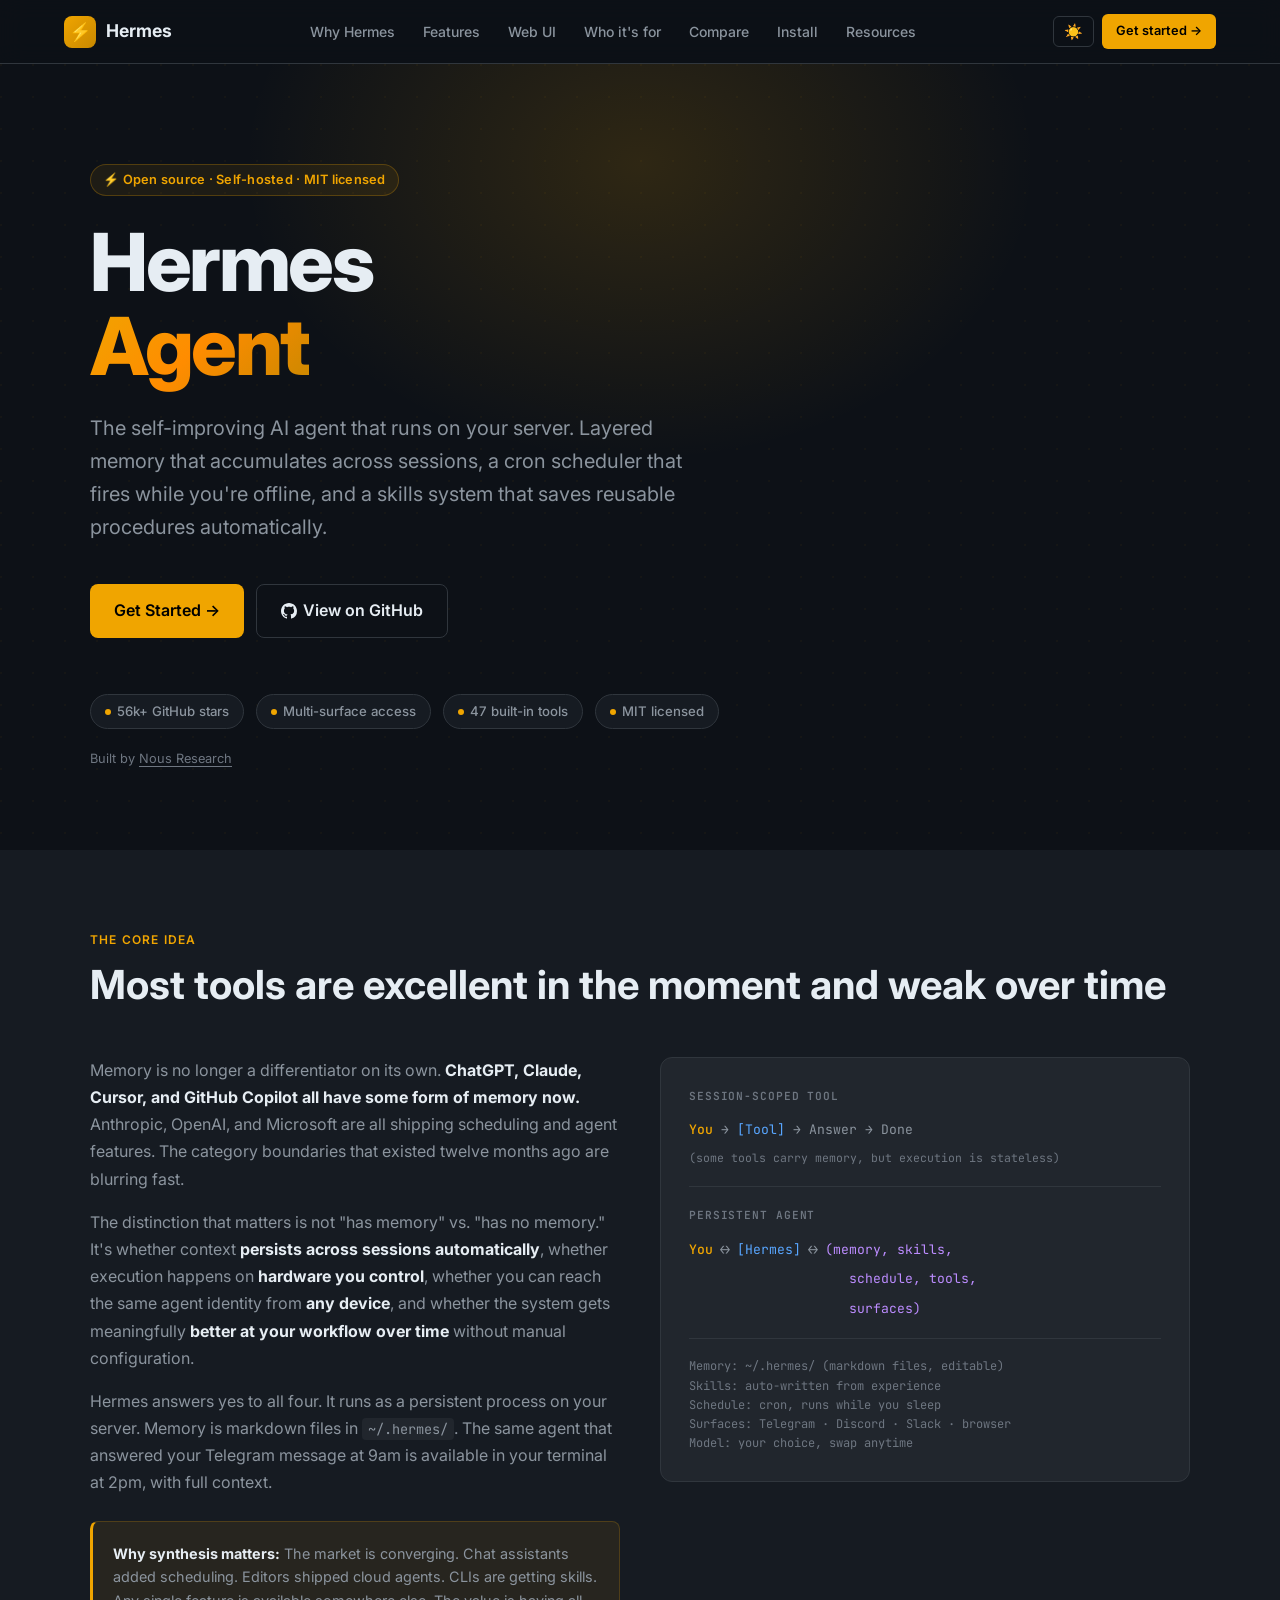
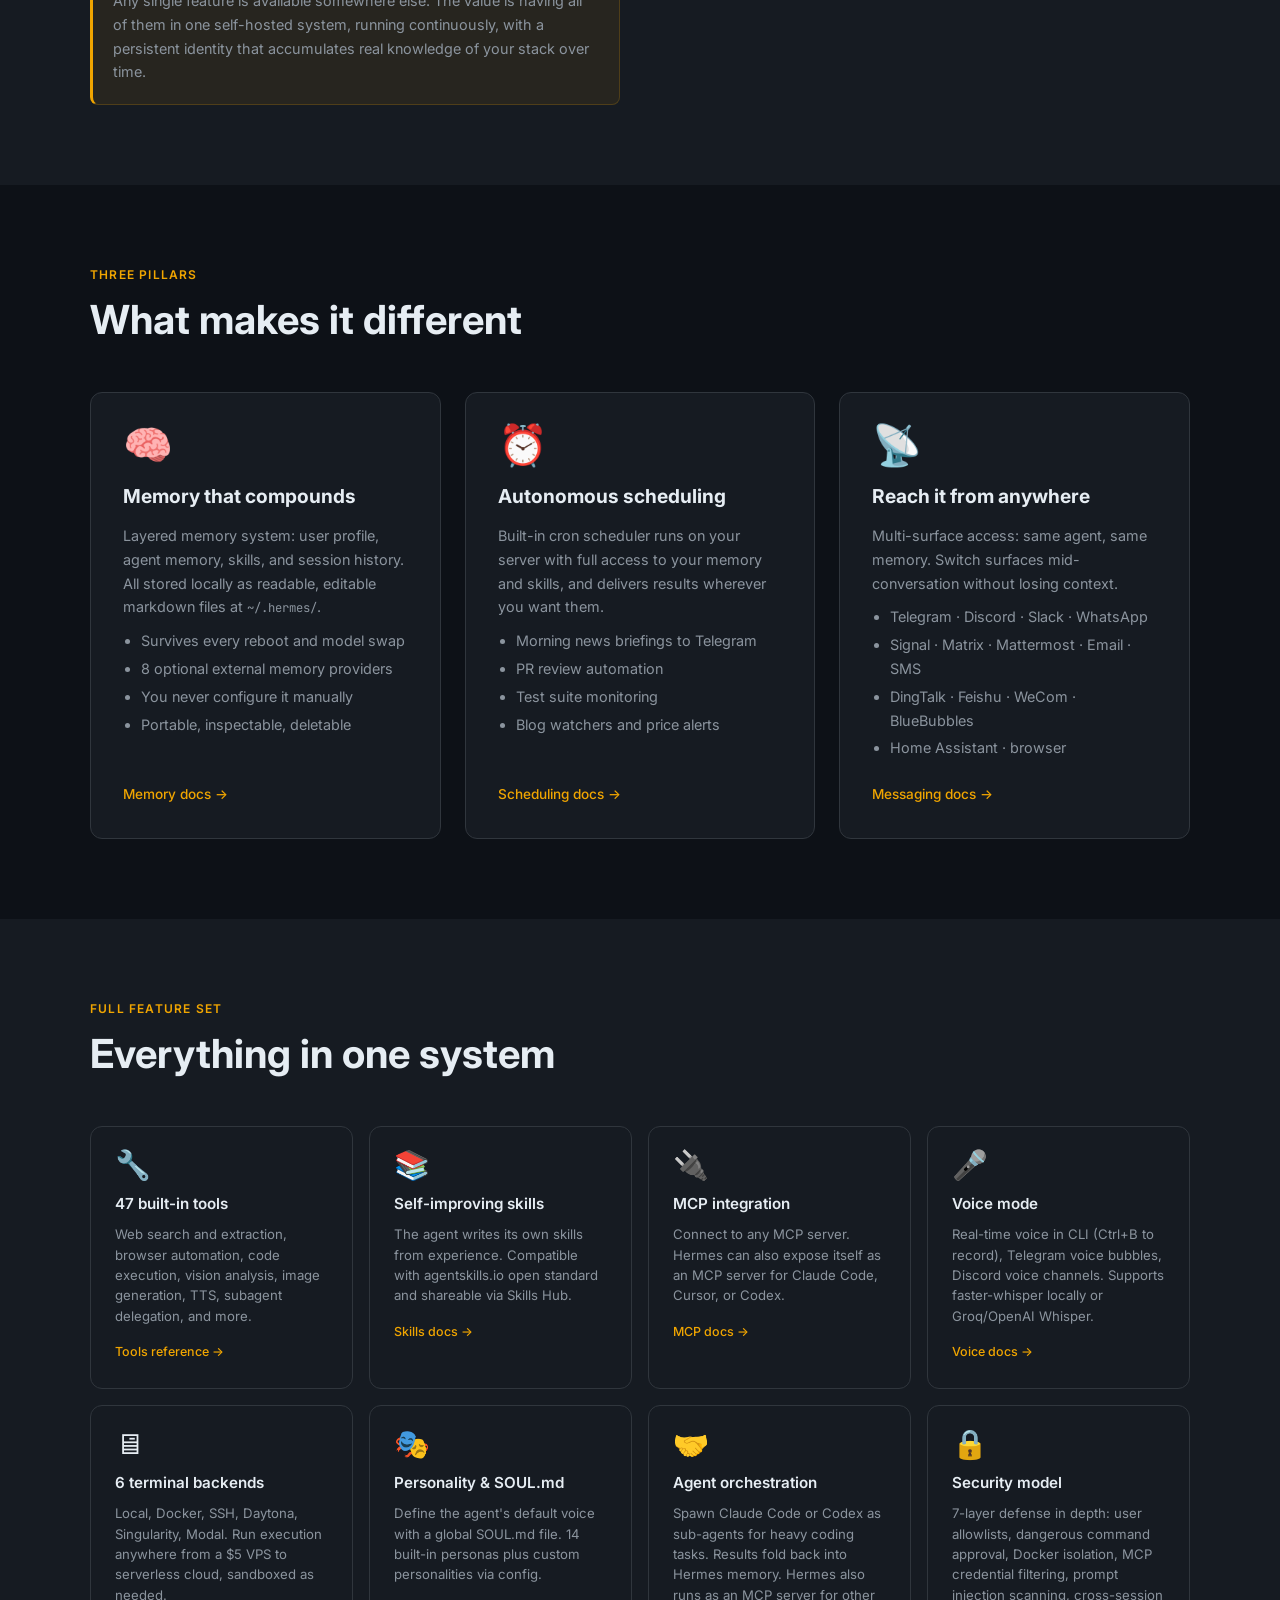
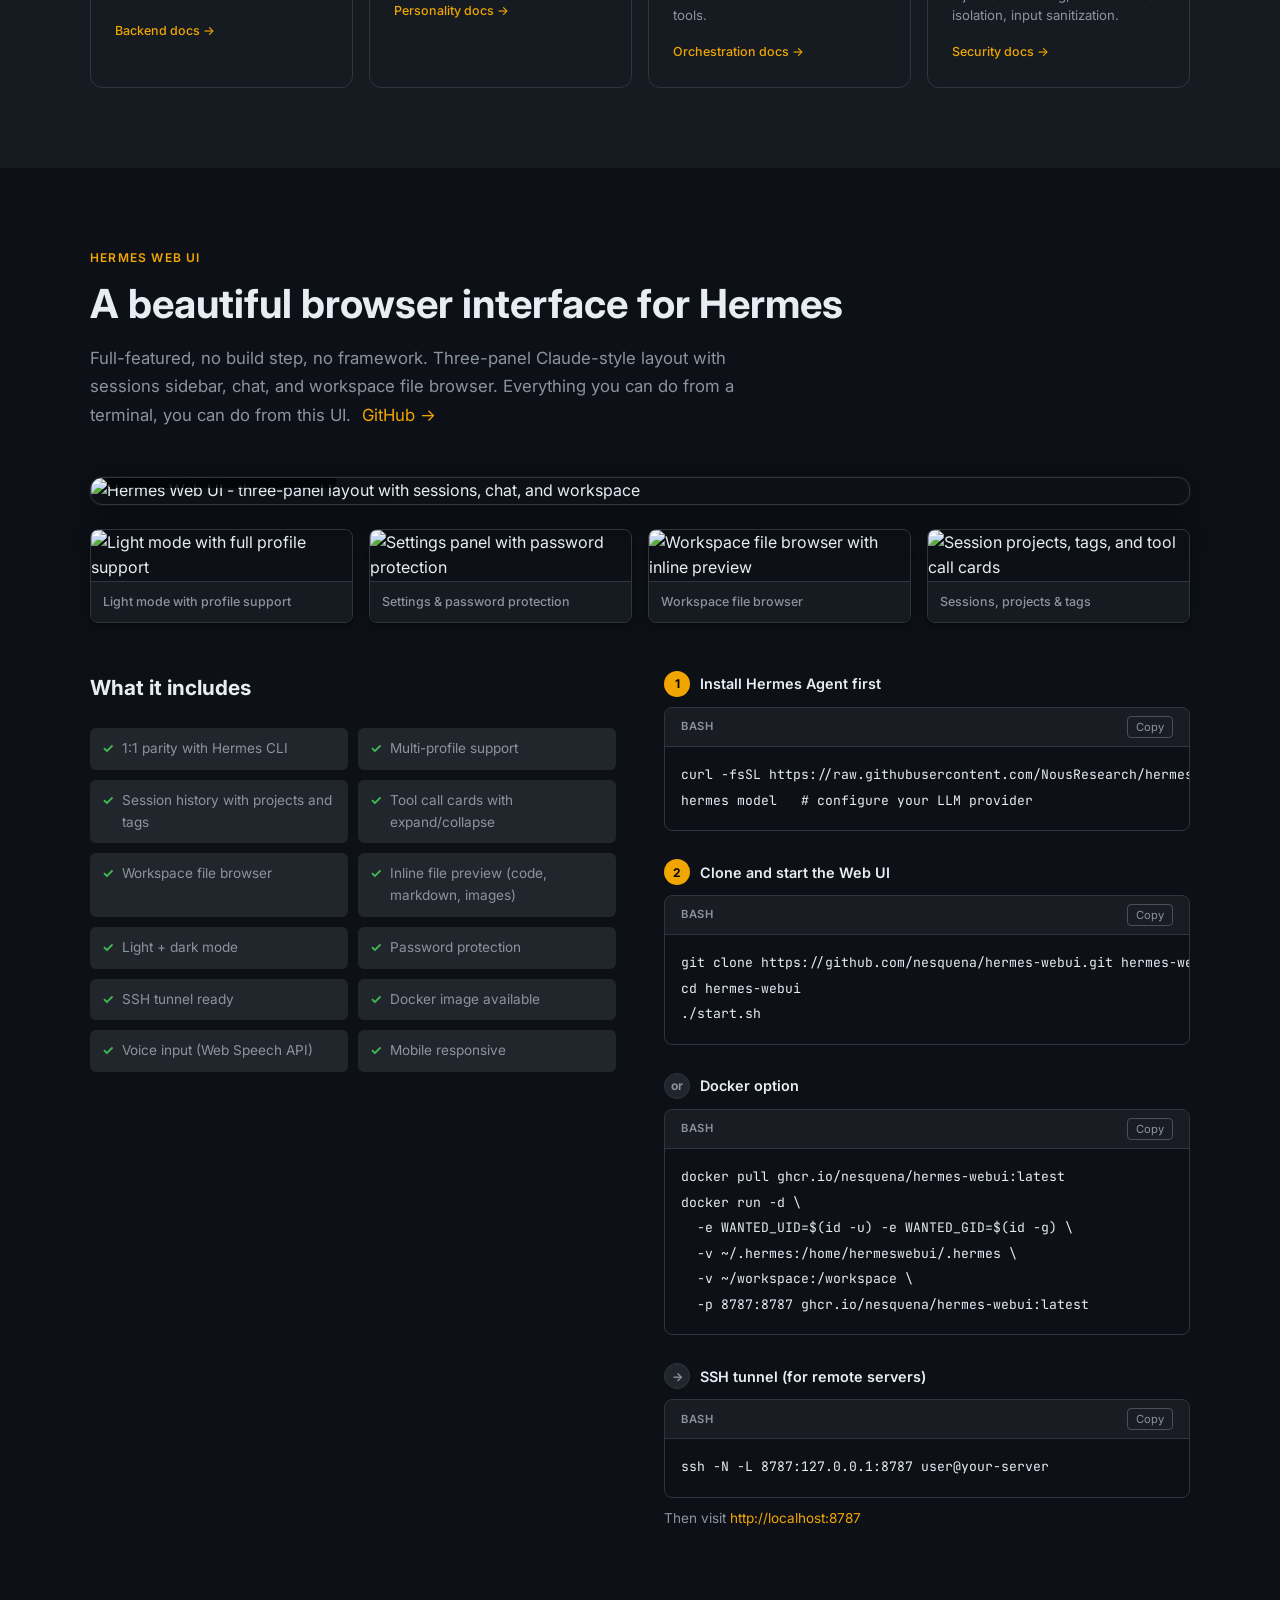
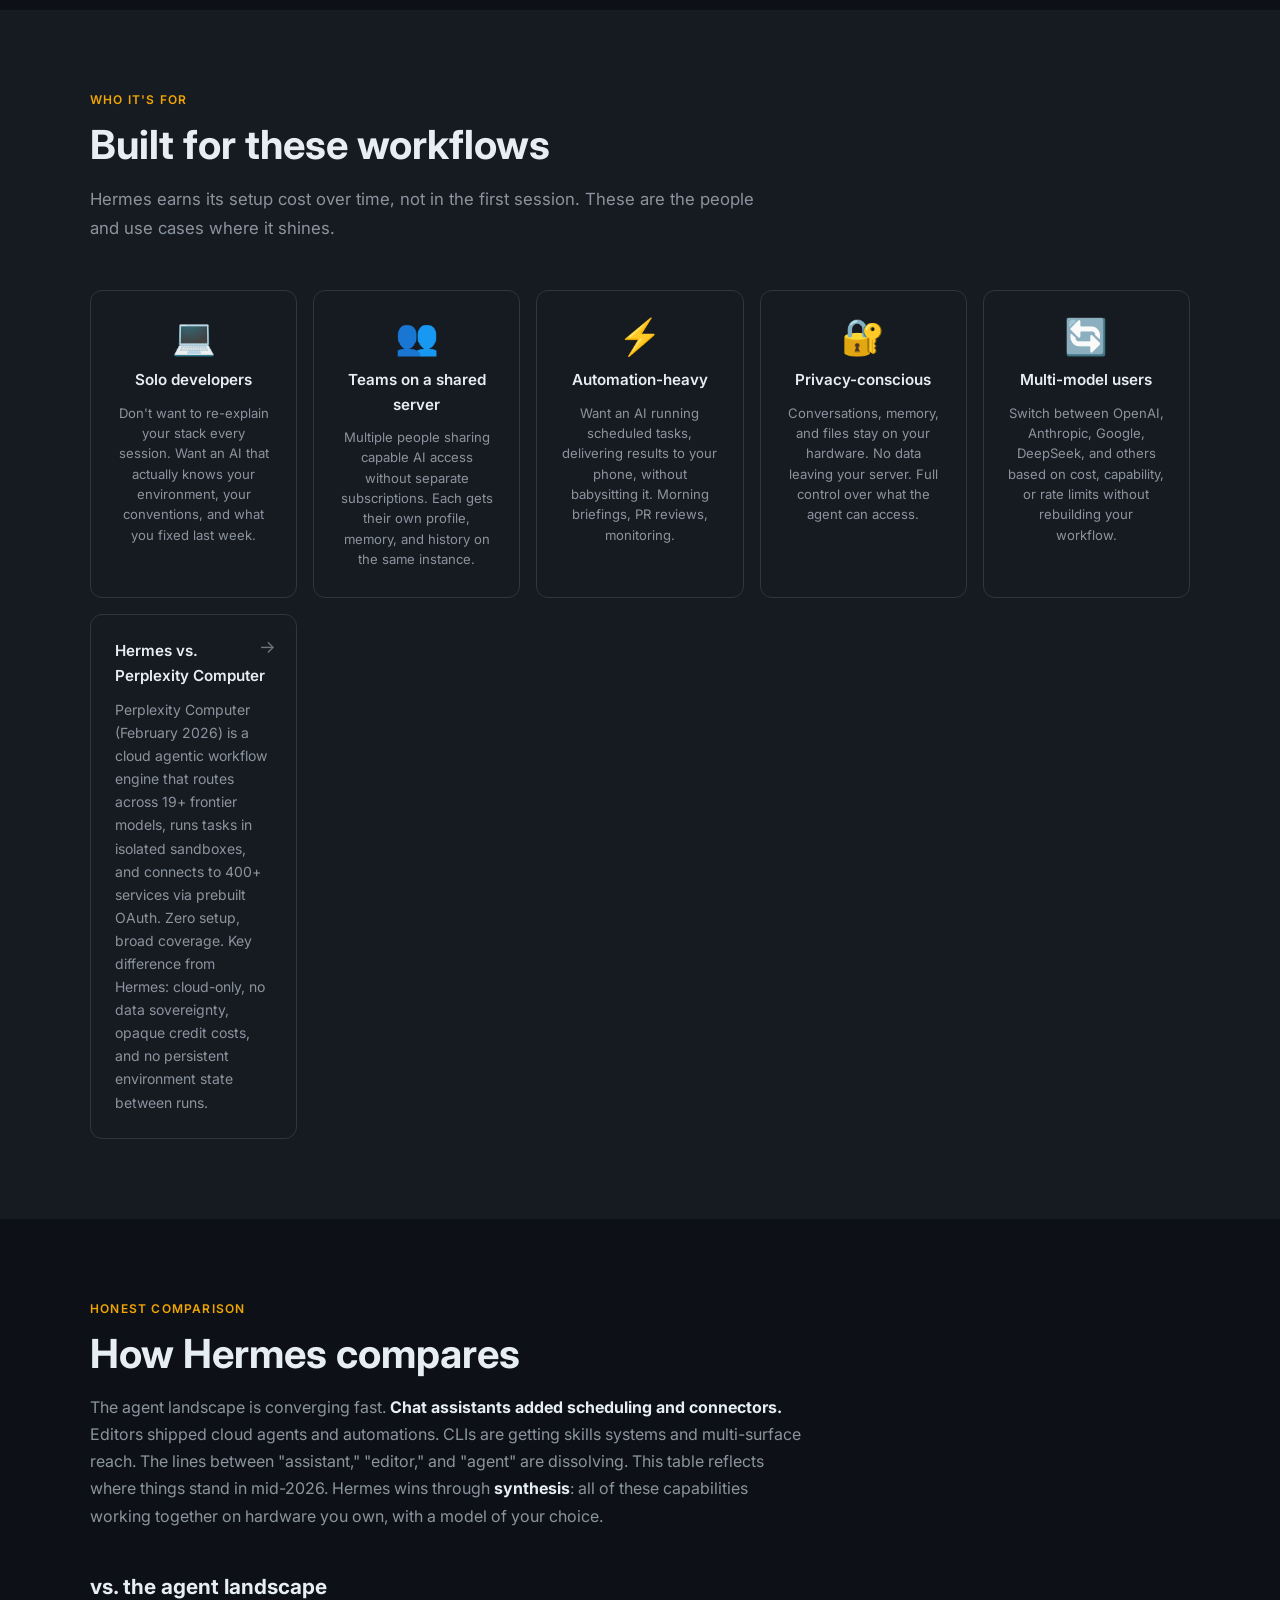
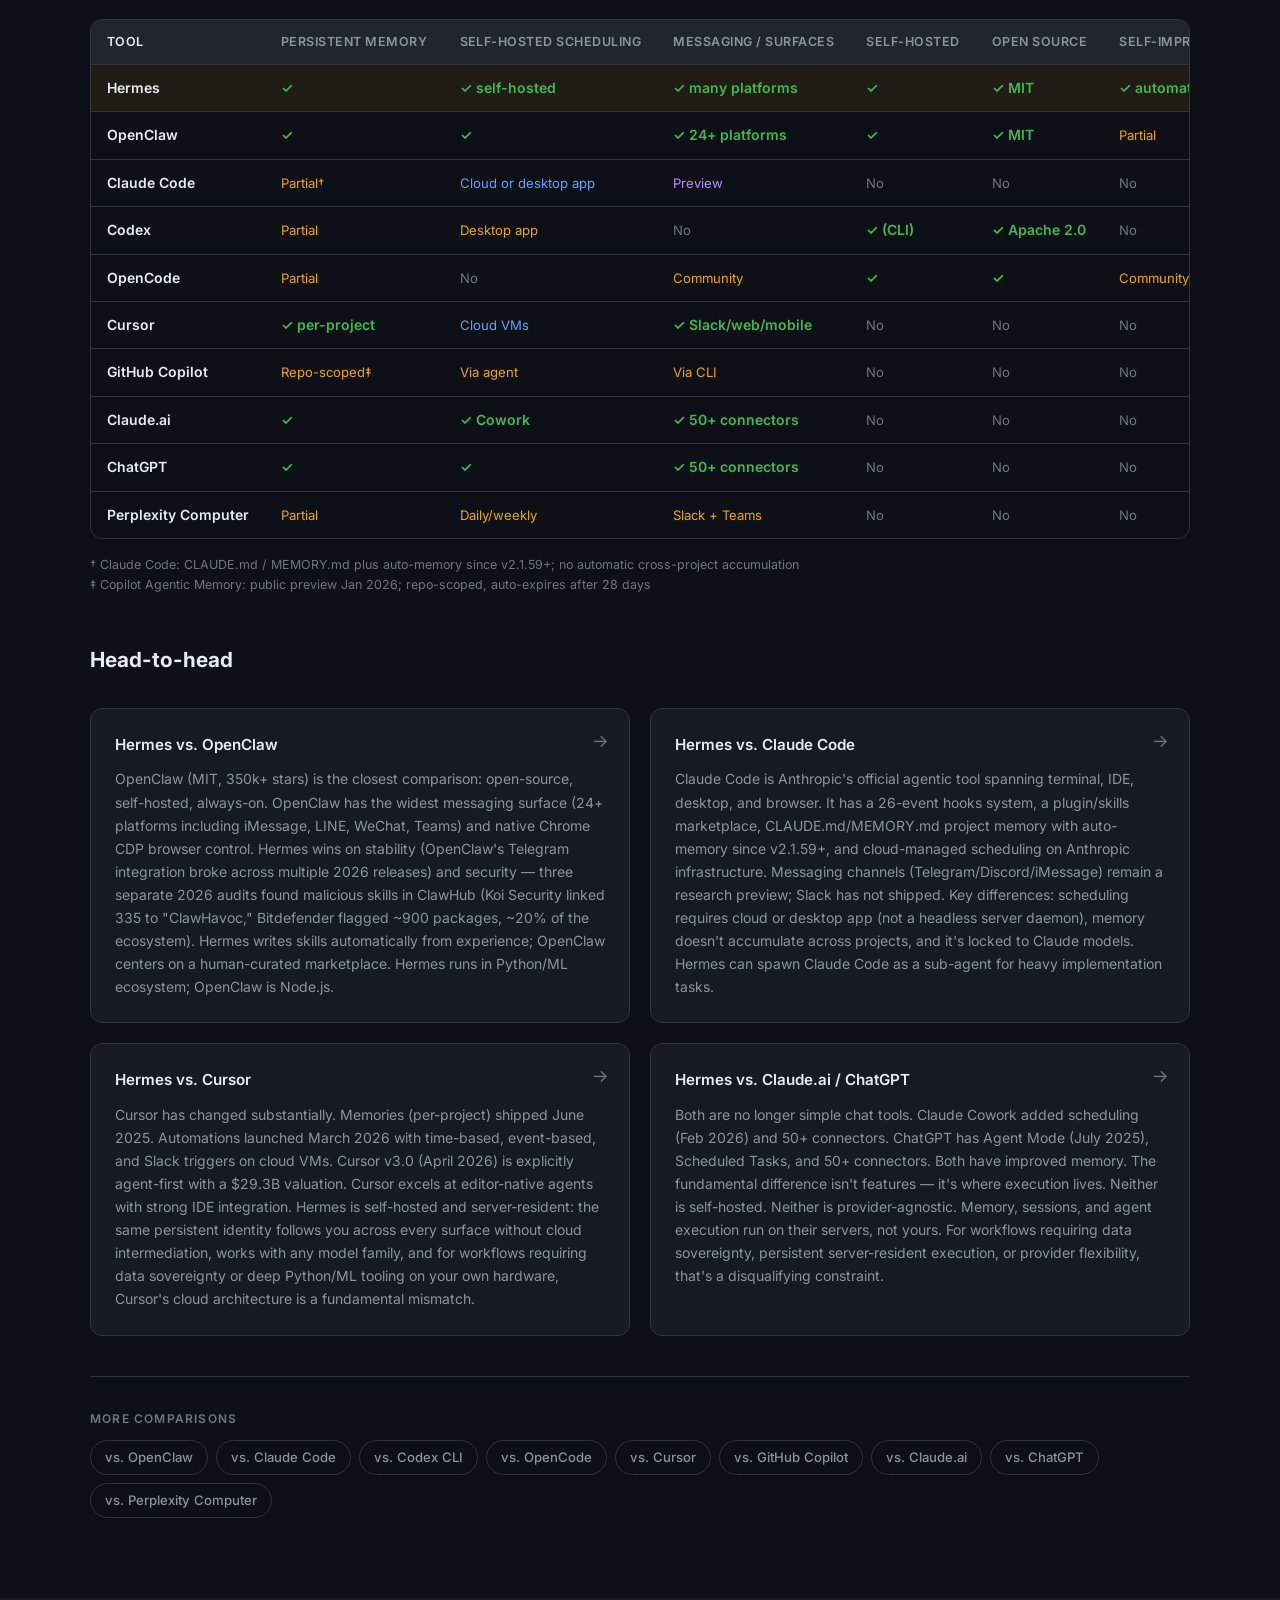
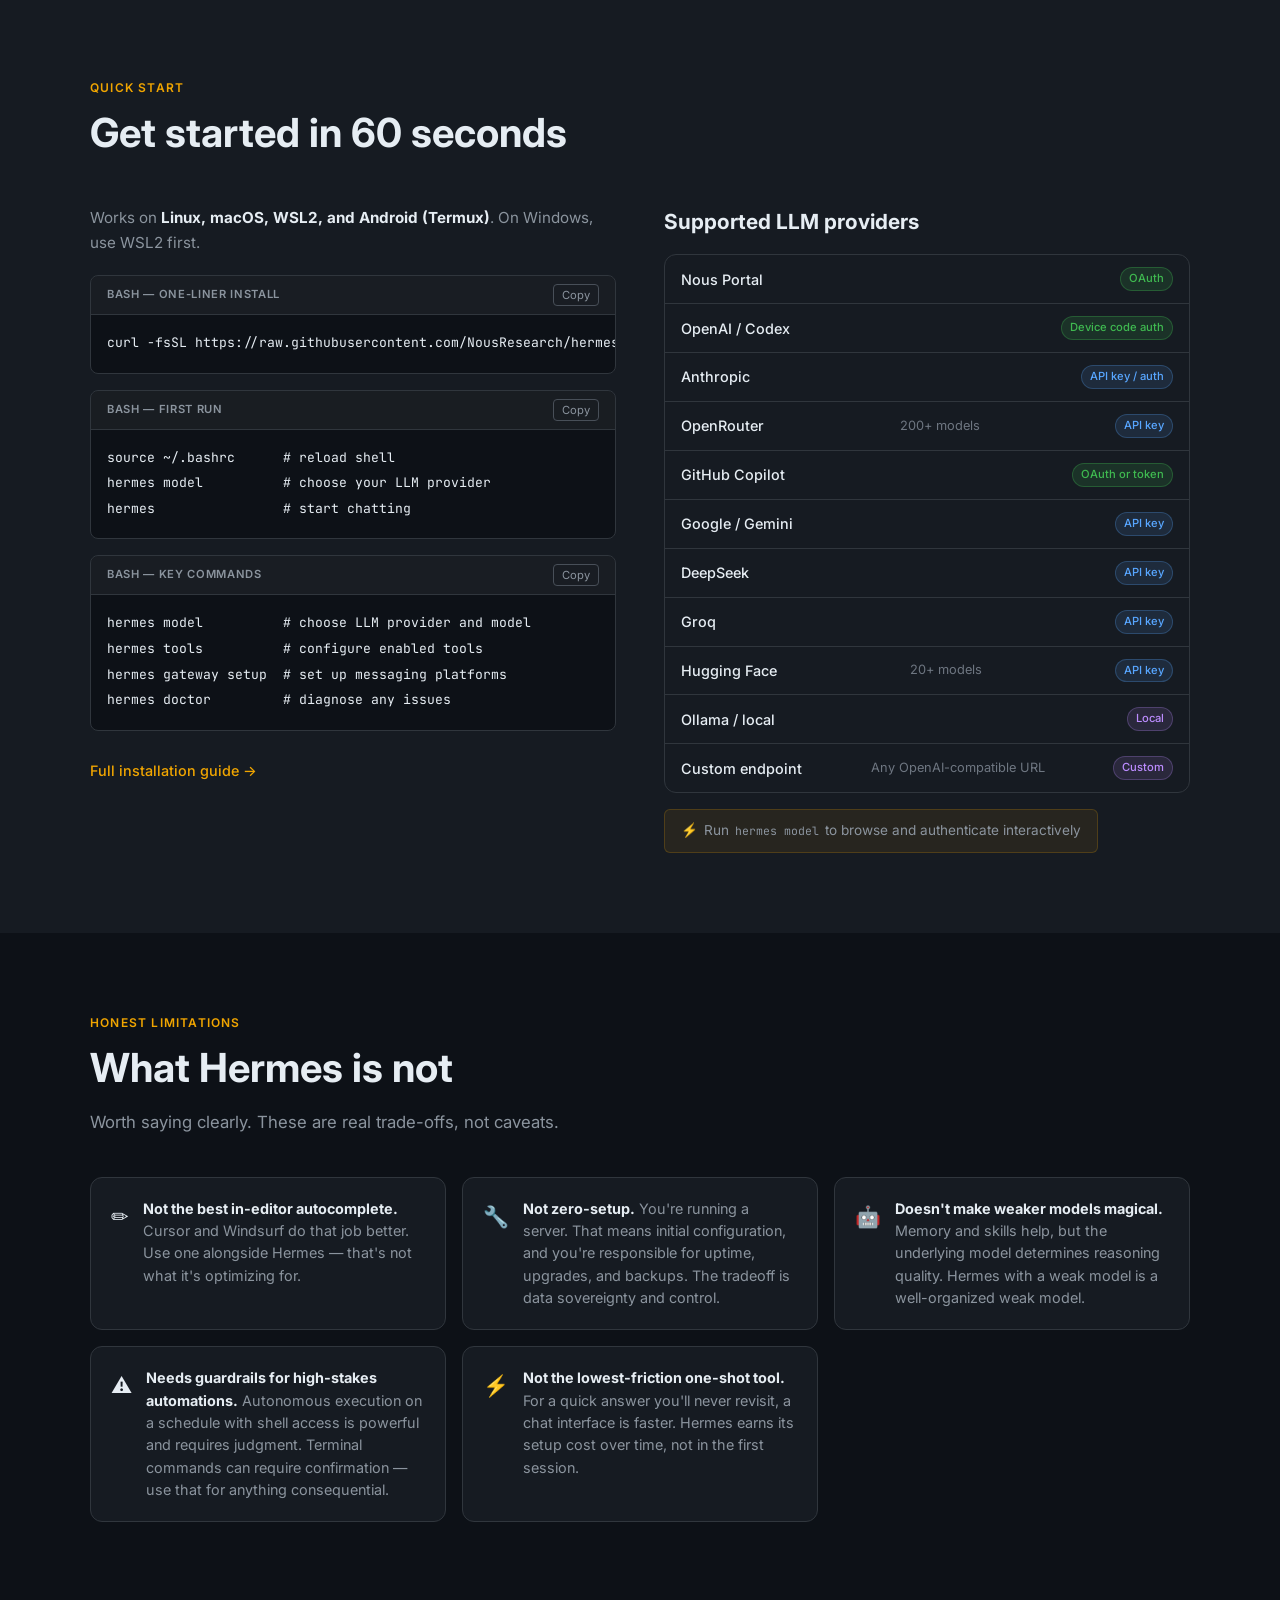
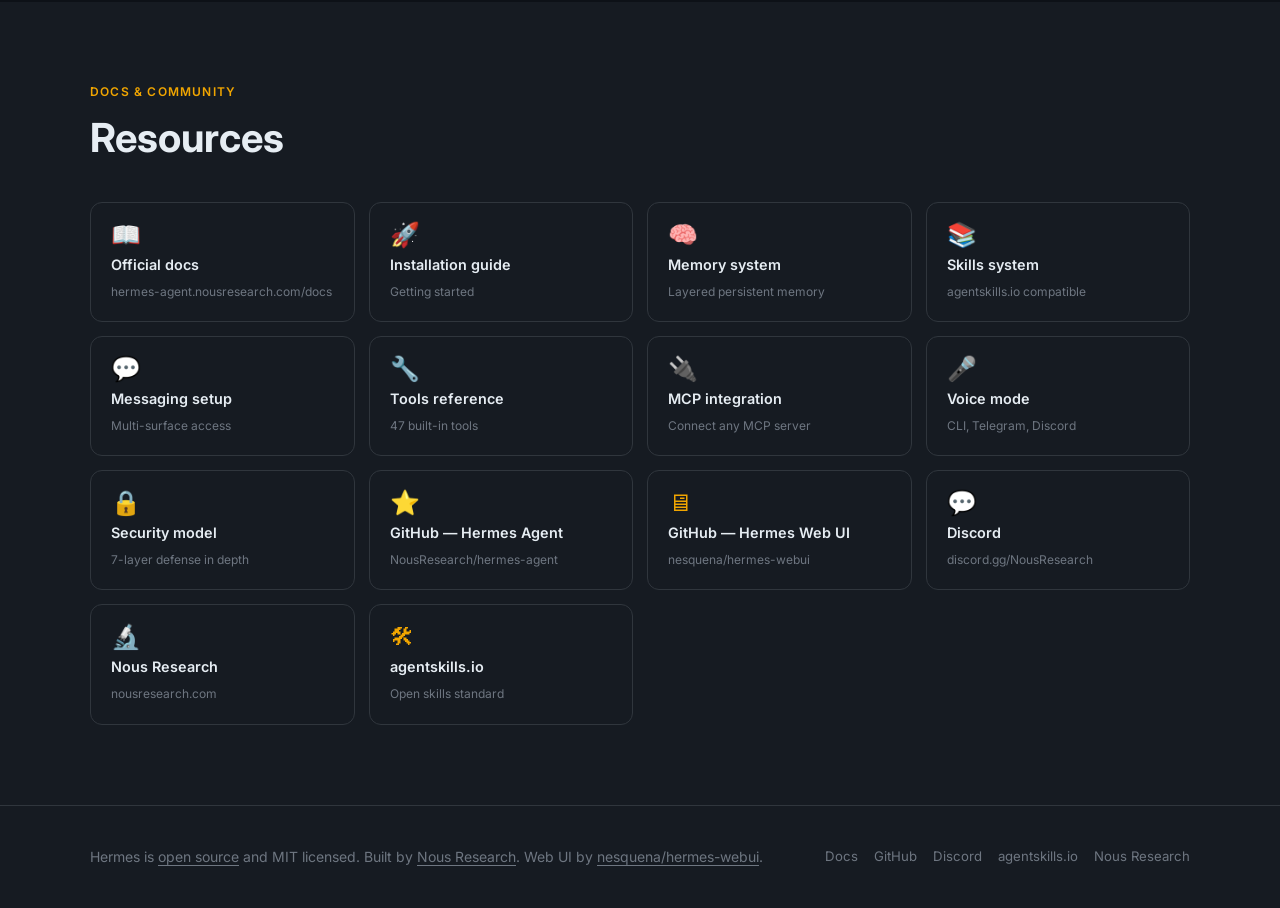
==== index.html @ 737cbb27 "fix: full QA pass — section structure, stale models, Perplexity table row index.html: - CRITICAL lay" ====
<!DOCTYPE html>
<html lang="en" data-theme="dark">
<head>
  <meta charset="UTF-8" />
  <meta name="viewport" content="width=device-width, initial-scale=1.0" />
  <title>Hermes — The self-improving AI agent</title>
  <meta name="description" content="Persistent memory, autonomous scheduling, and multi-surface access — all on hardware you control. Open source, self-hosted AI agent." />
  <meta property="og:title" content="Hermes — The self-improving AI agent" />
  <meta property="og:description" content="Persistent memory, autonomous scheduling, and multi-surface access — all on hardware you control." />
  <meta property="og:type" content="website" />
  <meta property="og:url" content="https://nesquena.github.io/hermes-webui/" />
  <meta property="og:image" content="https://nesquena.github.io/hermes-webui/images/ui-hero.png" />
  <meta name="twitter:card" content="summary_large_image" />
  <meta name="twitter:title" content="Hermes — The self-improving AI agent" />
  <meta name="twitter:description" content="Persistent memory, autonomous scheduling, and multi-surface access — all on hardware you control." />
  <meta name="twitter:image" content="https://nesquena.github.io/hermes-webui/images/ui-hero.png" />
  <meta name="theme-color" content="#0d1117" media="(prefers-color-scheme: dark)" />
  <meta name="theme-color" content="#ffffff" media="(prefers-color-scheme: light)" />
  <link rel="icon" href="data:image/svg+xml,<svg xmlns='http://www.w3.org/2000/svg' viewBox='0 0 100 100'><text y='.9em' font-size='90'>⚡</text></svg>" />
  <link rel="canonical" href="https://nesquena.github.io/hermes-webui/" />
  <link rel="preconnect" href="https://fonts.googleapis.com" />
  <link rel="preconnect" href="https://fonts.gstatic.com" crossorigin />
  <link href="https://fonts.googleapis.com/css2?family=Inter:wght@300;400;500;600;700;800&family=JetBrains+Mono:wght@400;500&display=swap" rel="stylesheet" />
  <link rel="stylesheet" href="https://cdnjs.cloudflare.com/ajax/libs/highlight.js/11.9.0/styles/github-dark.min.css" id="hljs-theme" />
  <script src="https://cdnjs.cloudflare.com/ajax/libs/highlight.js/11.9.0/highlight.min.js"></script>
  <script src="https://cdnjs.cloudflare.com/ajax/libs/highlight.js/11.9.0/languages/bash.min.js"></script>
  <style>
    /* ===== CSS VARIABLES ===== */
    :root {
      --bg-primary: #0d1117;
      --bg-secondary: #161b22;
      --bg-tertiary: #21262d;
      --bg-card: #161b22;
      --bg-card-hover: #1c2128;
      --border: #30363d;
      --border-hover: #484f58;
      --text-primary: #e6edf3;
      --text-secondary: #8b949e;
      --text-muted: #6e7681;
      --accent: #f0a500;
      --accent-dim: #c88800;
      --accent-glow: rgba(240, 165, 0, 0.15);
      --accent-subtle: rgba(240, 165, 0, 0.08);
      --green: #3fb950;
      --red: #f85149;
      --blue: #58a6ff;
      --purple: #bc8cff;
      --nav-height: 64px;
      --radius: 8px;
      --radius-lg: 12px;
      --shadow: 0 1px 3px rgba(0,0,0,0.4), 0 4px 16px rgba(0,0,0,0.3);
      --shadow-lg: 0 8px 32px rgba(0,0,0,0.5);
      --shadow-screenshot: 0 8px 40px rgba(0,0,0,0.6), 0 0 0 1px rgba(255,255,255,0.05);
    }

    [data-theme="light"] {
      --bg-primary: #ffffff;
      --bg-secondary: #f6f8fa;
      --bg-tertiary: #eaeef2;
      --bg-card: #ffffff;
      --bg-card-hover: #f6f8fa;
      --border: #d0d7de;
      --border-hover: #9198a1;
      --text-primary: #1f2328;
      --text-secondary: #656d76;
      --text-muted: #9198a1;
      --accent: #c07800;
      --accent-dim: #a06000;
      --accent-glow: rgba(192, 120, 0, 0.12);
      --accent-subtle: rgba(192, 120, 0, 0.06);
      --green: #1a7f37;
      --red: #cf222e;
      --blue: #0969da;
      --purple: #7c3aed;
      --shadow: 0 1px 3px rgba(0,0,0,0.1), 0 4px 16px rgba(0,0,0,0.06);
      --shadow-lg: 0 8px 32px rgba(0,0,0,0.12);
      --shadow-screenshot: 0 8px 40px rgba(0,0,0,0.15), 0 0 0 1px rgba(0,0,0,0.06);
    }

    /* ===== RESET & BASE ===== */
    *, *::before, *::after { box-sizing: border-box; margin: 0; padding: 0; }
    html { scroll-behavior: smooth; font-size: 16px; overflow-x: hidden; }
    body {
      font-family: 'Inter', -apple-system, BlinkMacSystemFont, 'Segoe UI', sans-serif;
      background: var(--bg-primary);
      color: var(--text-primary);
      line-height: 1.6;
      transition: background 0.2s ease, color 0.2s ease;
      -webkit-font-smoothing: antialiased;
    }
    a { color: var(--accent); text-decoration: none; transition: color 0.15s; }
    a:hover { color: var(--accent-dim); }
    img { max-width: 100%; }

    /* ===== SCROLLBAR ===== */
    ::-webkit-scrollbar { width: 6px; height: 6px; }
    ::-webkit-scrollbar-track { background: var(--bg-secondary); }
    ::-webkit-scrollbar-thumb { background: var(--border); border-radius: 3px; }
    ::-webkit-scrollbar-thumb:hover { background: var(--border-hover); }

    /* ===== NAVIGATION ===== */
    #nav {
      position: fixed;
      top: 0; left: 0; right: 0;
      height: var(--nav-height);
      background: rgba(13, 17, 23, 0.92);
      backdrop-filter: blur(12px);
      -webkit-backdrop-filter: blur(12px);
      border-bottom: 1px solid var(--border);
      z-index: 1000;
      transition: background 0.2s;
    }
    [data-theme="light"] #nav {
      background: rgba(255,255,255,0.92);
    }
    .nav-inner {
      max-width: 1200px;
      margin: 0 auto;
      padding: 0 24px;
      height: 100%;
      display: flex;
      align-items: center;
      justify-content: space-between;
      gap: 16px;
    }
    .nav-logo {
      display: flex;
      align-items: center;
      gap: 10px;
      font-weight: 700;
      font-size: 1.1rem;
      color: var(--text-primary);
      text-decoration: none;
      flex-shrink: 0;
    }
    .nav-logo-icon {
      width: 32px; height: 32px;
      background: linear-gradient(135deg, var(--accent), var(--accent-dim));
      border-radius: 8px;
      display: flex;
      align-items: center;
      justify-content: center;
      font-size: 18px;
      line-height: 1;
    }
    .nav-links {
      display: flex;
      align-items: center;
      gap: 4px;
      list-style: none;
    }
    .nav-links a {
      color: var(--text-secondary);
      font-size: 0.875rem;
      font-weight: 500;
      padding: 6px 12px;
      border-radius: 6px;
      transition: color 0.15s, background 0.15s;
      white-space: nowrap;
    }
    .nav-links a:hover {
      color: var(--text-primary);
      background: var(--bg-tertiary);
    }
    .nav-actions {
      display: flex;
      align-items: center;
      gap: 8px;
      flex-shrink: 0;
    }
    .btn-theme {
      background: none;
      border: 1px solid var(--border);
      color: var(--text-secondary);
      cursor: pointer;
      padding: 7px 10px;
      border-radius: 6px;
      font-size: 15px;
      line-height: 1;
      transition: border-color 0.15s, color 0.15s, background 0.15s;
    }
    .btn-theme:hover {
      border-color: var(--border-hover);
      color: var(--text-primary);
      background: var(--bg-tertiary);
    }
    .btn-nav-cta {
      background: var(--accent);
      color: #000;
      font-size: 0.8rem;
      font-weight: 600;
      padding: 7px 14px;
      border-radius: 6px;
      border: none;
      cursor: pointer;
      text-decoration: none;
      display: inline-block;
      transition: background 0.15s, transform 0.1s;
      white-space: nowrap;
    }
    .btn-nav-cta:hover { background: var(--accent-dim); color: #000; transform: translateY(-1px); }

    /* Hamburger */
    .hamburger {
      display: none;
      flex-direction: column;
      gap: 5px;
      cursor: pointer;
      padding: 6px;
      border: 1px solid var(--border);
      border-radius: 6px;
      background: none;
      transition: border-color 0.15s;
    }
    .hamburger:hover { border-color: var(--border-hover); }
    .hamburger span {
      display: block;
      width: 20px; height: 2px;
      background: var(--text-secondary);
      border-radius: 2px;
      transition: transform 0.2s, opacity 0.2s;
    }
    .hamburger.open span:nth-child(1) { transform: translateY(7px) rotate(45deg); }
    .hamburger.open span:nth-child(2) { opacity: 0; }
    .hamburger.open span:nth-child(3) { transform: translateY(-7px) rotate(-45deg); }

    /* Mobile menu */
    #mobile-menu {
      display: none;
      position: fixed;
      top: var(--nav-height);
      left: 0; right: 0;
      background: var(--bg-secondary);
      border-bottom: 1px solid var(--border);
      padding: 16px 24px;
      z-index: 999;
      flex-direction: column;
      gap: 4px;
    }
    #mobile-menu.open { display: flex; }
    #mobile-menu a {
      color: var(--text-secondary);
      font-size: 0.95rem;
      font-weight: 500;
      padding: 10px 12px;
      border-radius: 6px;
      transition: color 0.15s, background 0.15s;
    }
    #mobile-menu a:hover {
      color: var(--text-primary);
      background: var(--bg-tertiary);
    }

    /* ===== LAYOUT ===== */
    main { padding-top: var(--nav-height); }
    .section {
      padding: 80px 24px;
    }
    .section-alt { background: var(--bg-secondary); }
    .container {
      max-width: 1100px;
      margin: 0 auto;
    }
    .section-label {
      font-size: 0.75rem;
      font-weight: 600;
      letter-spacing: 0.1em;
      text-transform: uppercase;
      color: var(--accent);
      margin-bottom: 12px;
    }
    .section-title {
      font-size: clamp(1.75rem, 4vw, 2.5rem);
      font-weight: 700;
      line-height: 1.2;
      color: var(--text-primary);
      margin-bottom: 16px;
    }
    .section-body {
      font-size: 1.05rem;
      color: var(--text-secondary);
      max-width: 680px;
      line-height: 1.7;
    }

    /* ===== HERO ===== */
    #hero {
      padding: 100px 24px 80px;
      background: var(--bg-primary);
      position: relative;
      overflow: hidden;
    }
    #hero::before {
      content: '';
      position: absolute;
      top: -200px; left: 50%;
      transform: translateX(-50%);
      width: 800px; height: 600px;
      background: radial-gradient(ellipse at center, var(--accent-glow) 0%, transparent 70%);
      pointer-events: none;
    }
    /* Subtle grid pattern */
    #hero::after {
      content: '';
      position: absolute;
      inset: 0;
      background-image: radial-gradient(circle at 1px 1px, rgba(240, 165, 0, 0.04) 1px, transparent 0);
      background-size: 32px 32px;
      pointer-events: none;
    }
    [data-theme="light"] #hero::after {
      background-image: radial-gradient(circle at 1px 1px, rgba(192, 120, 0, 0.06) 1px, transparent 0);
    }
    .hero-inner {
      max-width: 1100px;
      margin: 0 auto;
      position: relative;
      z-index: 1;
    }
    .hero-eyebrow {
      display: inline-flex;
      align-items: center;
      gap: 8px;
      background: var(--accent-subtle);
      border: 1px solid rgba(240, 165, 0, 0.25);
      color: var(--accent);
      font-size: 0.8rem;
      font-weight: 600;
      padding: 5px 12px;
      border-radius: 100px;
      margin-bottom: 24px;
      letter-spacing: 0.02em;
    }
    .hero-title {
      font-size: clamp(2.8rem, 7vw, 5rem);
      font-weight: 800;
      line-height: 1.05;
      letter-spacing: -0.03em;
      color: var(--text-primary);
      margin-bottom: 24px;
    }
    .hero-title .accent {
      background: linear-gradient(135deg, var(--accent) 0%, #ff8c00 50%, var(--accent-dim) 100%);
      -webkit-background-clip: text;
      -webkit-text-fill-color: transparent;
      background-clip: text;
    }
    .hero-sub {
      font-size: clamp(1.05rem, 2.5vw, 1.25rem);
      color: var(--text-secondary);
      max-width: 620px;
      line-height: 1.65;
      margin-bottom: 40px;
    }
    .hero-ctas {
      display: flex;
      flex-wrap: wrap;
      gap: 12px;
      margin-bottom: 56px;
    }
    .btn-primary {
      display: inline-flex;
      align-items: center;
      gap: 6px;
      background: var(--accent);
      color: #000;
      font-weight: 600;
      font-size: 1rem;
      padding: 13px 24px;
      border-radius: 8px;
      transition: background 0.15s, transform 0.1s, box-shadow 0.15s;
      box-shadow: 0 0 0 0 var(--accent-glow);
    }
    .btn-primary:hover {
      background: var(--accent-dim);
      color: #000;
      transform: translateY(-2px);
      box-shadow: 0 0 24px var(--accent-glow);
    }
    .btn-secondary {
      display: inline-flex;
      align-items: center;
      gap: 6px;
      background: transparent;
      color: var(--text-primary);
      font-weight: 600;
      font-size: 1rem;
      padding: 13px 24px;
      border-radius: 8px;
      border: 1px solid var(--border);
      transition: border-color 0.15s, background 0.15s, transform 0.1s;
    }
    .btn-secondary:hover {
      border-color: var(--border-hover);
      background: var(--bg-tertiary);
      color: var(--text-primary);
      transform: translateY(-2px);
    }
    .hero-stats {
      display: flex;
      flex-wrap: wrap;
      gap: 12px;
    }
    .stat-badge {
      display: inline-flex;
      align-items: center;
      gap: 6px;
      background: var(--bg-secondary);
      border: 1px solid var(--border);
      color: var(--text-secondary);
      font-size: 0.825rem;
      font-weight: 500;
      padding: 6px 14px;
      border-radius: 100px;
    }
    .stat-badge .dot {
      width: 6px; height: 6px;
      background: var(--accent);
      border-radius: 50%;
      flex-shrink: 0;
    }
    .hero-credit {
      margin-top: 20px;
      font-size: 0.8rem;
      color: var(--text-muted);
    }
    .hero-credit a { color: var(--text-muted); text-decoration: underline; text-underline-offset: 3px; }
    .hero-credit a:hover { color: var(--text-secondary); }

    /* ===== WHY HERMES ===== */
    .why-grid {
      display: grid;
      grid-template-columns: 1fr 1fr;
      gap: 40px;
      align-items: start;
      margin-top: 48px;
    }
    .why-text p {
      color: var(--text-secondary);
      margin-bottom: 16px;
      font-size: 1rem;
      line-height: 1.7;
    }
    .why-text p strong { color: var(--text-primary); }
    .why-diagram {
      background: var(--bg-tertiary);
      border: 1px solid var(--border);
      border-radius: var(--radius-lg);
      padding: 28px;
      font-family: 'JetBrains Mono', monospace;
      font-size: 0.82rem;
      color: var(--text-secondary);
      line-height: 1.8;
      position: sticky;
      top: calc(var(--nav-height) + 24px);
    }
    .why-diagram .label {
      font-size: 0.7rem;
      font-weight: 600;
      letter-spacing: 0.08em;
      text-transform: uppercase;
      color: var(--text-muted);
      margin-bottom: 12px;
    }
    .why-diagram .line { margin-bottom: 6px; }
    .why-diagram .line .kw { color: var(--accent); font-weight: 500; }
    .why-diagram .line .bracket { color: var(--blue); }
    .why-diagram .line .paren { color: var(--purple); }
    .why-diagram .divider {
      border: none;
      border-top: 1px solid var(--border);
      margin: 18px 0;
    }
    .convergence-note {
      margin-top: 24px;
      padding: 20px;
      background: var(--accent-subtle);
      border: 1px solid rgba(240, 165, 0, 0.2);
      border-left: 3px solid var(--accent);
      border-radius: var(--radius);
      font-size: 0.9rem;
      color: var(--text-secondary);
      line-height: 1.65;
    }
    .convergence-note strong { color: var(--text-primary); }

    /* ===== PILLARS ===== */
    .pillars-grid {
      display: grid;
      grid-template-columns: repeat(3, 1fr);
      gap: 24px;
      margin-top: 48px;
    }
    .pillar-card {
      background: var(--bg-card);
      border: 1px solid var(--border);
      border-radius: var(--radius-lg);
      padding: 32px;
      transition: border-color 0.2s, background 0.2s, transform 0.2s, box-shadow 0.2s;
      display: flex;
      flex-direction: column;
      gap: 0;
      position: relative;
      overflow: hidden;
    }
    .pillar-card::before {
      content: '';
      position: absolute;
      top: 0; left: 0; right: 0;
      height: 3px;
      background: linear-gradient(90deg, var(--accent), var(--accent-dim));
      opacity: 0;
      transition: opacity 0.2s;
    }
    .pillar-card:hover {
      border-color: var(--accent);
      background: var(--bg-card-hover);
      transform: translateY(-4px);
      box-shadow: 0 8px 32px rgba(240, 165, 0, 0.1);
    }
    .pillar-card:hover::before { opacity: 1; }
    .pillar-icon {
      font-size: 2.5rem;
      margin-bottom: 16px;
      line-height: 1;
    }
    .pillar-title {
      font-size: 1.2rem;
      font-weight: 700;
      color: var(--text-primary);
      margin-bottom: 12px;
    }
    .pillar-body {
      color: var(--text-secondary);
      font-size: 0.9rem;
      line-height: 1.65;
      flex: 1;
      margin-bottom: 20px;
    }
    .pillar-body ul {
      margin: 10px 0 0 0;
      padding-left: 18px;
    }
    .pillar-body li { margin-bottom: 4px; }
    .pillar-link {
      display: inline-flex;
      align-items: center;
      gap: 5px;
      color: var(--accent);
      font-size: 0.85rem;
      font-weight: 500;
      margin-top: auto;
    }
    .pillar-link:hover { gap: 8px; }

    /* ===== FEATURE GRID ===== */
    .feature-grid {
      display: grid;
      grid-template-columns: repeat(4, 1fr);
      gap: 16px;
      margin-top: 48px;
    }
    .feature-tile {
      background: var(--bg-card);
      border: 1px solid var(--border);
      border-radius: var(--radius-lg);
      padding: 24px;
      transition: border-color 0.2s, background 0.2s, transform 0.15s;
    }
    .feature-tile:hover {
      border-color: var(--border-hover);
      background: var(--bg-card-hover);
      transform: translateY(-2px);
    }
    .feature-icon { font-size: 1.8rem; margin-bottom: 12px; line-height: 1; }
    .feature-title {
      font-size: 0.95rem;
      font-weight: 600;
      color: var(--text-primary);
      margin-bottom: 8px;
    }
    .feature-body {
      color: var(--text-secondary);
      font-size: 0.825rem;
      line-height: 1.55;
      margin-bottom: 12px;
    }
    .feature-link {
      color: var(--accent);
      font-size: 0.78rem;
      font-weight: 500;
    }

    /* ===== WEB UI SHOWCASE ===== */
    .showcase-hero {
      margin-top: 48px;
      border-radius: var(--radius-lg);
      overflow: hidden;
      box-shadow: var(--shadow-screenshot);
      border: 1px solid var(--border);
      position: relative;
    }
    .showcase-hero img {
      display: block;
      width: 100%;
      height: auto;
    }
    .showcase-hero-label {
      position: absolute;
      bottom: 16px;
      left: 16px;
      background: rgba(0, 0, 0, 0.75);
      backdrop-filter: blur(8px);
      -webkit-backdrop-filter: blur(8px);
      color: #fff;
      font-size: 0.8rem;
      font-weight: 500;
      padding: 6px 14px;
      border-radius: 6px;
    }
    [data-theme="light"] .showcase-hero-label {
      background: rgba(255, 255, 255, 0.85);
      color: var(--text-primary);
    }
    .showcase-gallery {
      display: grid;
      grid-template-columns: repeat(4, 1fr);
      gap: 16px;
      margin-top: 24px;
    }
    .showcase-thumb {
      border-radius: var(--radius);
      overflow: hidden;
      border: 1px solid var(--border);
      box-shadow: var(--shadow);
      transition: transform 0.2s, border-color 0.2s, box-shadow 0.2s;
      cursor: pointer;
      position: relative;
    }
    .showcase-thumb:hover {
      transform: translateY(-4px);
      border-color: var(--accent);
      box-shadow: 0 8px 24px rgba(240, 165, 0, 0.12);
    }
    .showcase-thumb img {
      display: block;
      width: 100%;
      height: auto;
    }
    .showcase-thumb-caption {
      padding: 10px 12px;
      background: var(--bg-card);
      font-size: 0.78rem;
      font-weight: 500;
      color: var(--text-secondary);
      border-top: 1px solid var(--border);
    }

    .webui-layout {
      display: grid;
      grid-template-columns: 1fr 1fr;
      gap: 48px;
      align-items: start;
      margin-top: 48px;
    }
    .webui-layout > * { min-width: 0; }
    .webui-layout > * { min-width: 0; }
    .webui-layout > * { min-width: 0; }
    .webui-features {
      display: grid;
      grid-template-columns: 1fr 1fr;
      gap: 10px;
      margin-top: 24px;
    }
    .webui-feature-item {
      display: flex;
      align-items: flex-start;
      gap: 8px;
      padding: 10px 12px;
      background: var(--bg-tertiary);
      border-radius: 6px;
      font-size: 0.85rem;
      color: var(--text-secondary);
    }
    .webui-feature-item::before {
      content: '\2713';
      color: var(--green);
      font-weight: 700;
      flex-shrink: 0;
    }
    .webui-steps { display: flex; flex-direction: column; gap: 20px; }
    .step-header {
      display: flex;
      align-items: center;
      gap: 10px;
      margin-bottom: 10px;
    }
    .step-num {
      width: 26px; height: 26px;
      background: var(--accent);
      color: #000;
      font-size: 0.75rem;
      font-weight: 700;
      border-radius: 50%;
      display: flex;
      align-items: center;
      justify-content: center;
      flex-shrink: 0;
    }
    .step-title {
      font-size: 0.9rem;
      font-weight: 600;
      color: var(--text-primary);
    }

    /* ===== WHO IS IT FOR ===== */
    .persona-grid {
      display: grid;
      grid-template-columns: repeat(5, 1fr);
      gap: 16px;
      margin-top: 48px;
    }
    .persona-card {
      background: var(--bg-card);
      border: 1px solid var(--border);
      border-radius: var(--radius-lg);
      padding: 28px 24px;
      transition: border-color 0.2s, transform 0.2s, box-shadow 0.2s;
      text-align: center;
    }
    .persona-card:hover {
      border-color: var(--accent);
      transform: translateY(-3px);
      box-shadow: 0 8px 24px rgba(240, 165, 0, 0.08);
    }
    .persona-icon {
      font-size: 2.2rem;
      margin-bottom: 14px;
      line-height: 1;
    }
    .persona-title {
      font-size: 0.95rem;
      font-weight: 600;
      color: var(--text-primary);
      margin-bottom: 10px;
    }
    .persona-body {
      font-size: 0.82rem;
      color: var(--text-secondary);
      line-height: 1.55;
    }

    /* ===== CODE BLOCKS ===== */
    .code-wrap {
      position: relative;
      border-radius: var(--radius);
      overflow: hidden;
      background: #0d1117;
      border: 1px solid var(--border);
      margin: 8px 0;
    }
    /* Code blocks always dark — switching to github.min.css light causes invisible text on dark bg */
    [data-theme="light"] .code-wrap {
      background: #0d1117;
      border-color: #30363d;
    }
    .code-header {
      display: flex;
      align-items: center;
      justify-content: space-between;
      padding: 8px 16px;
      background: rgba(255,255,255,0.05);
      border-bottom: 1px solid #30363d;
    }
    .code-lang {
      font-size: 0.7rem;
      font-weight: 600;
      letter-spacing: 0.06em;
      text-transform: uppercase;
      color: #8b949e;
    }
    .copy-btn {
      background: none;
      border: 1px solid #484f58;
      color: #8b949e;
      font-size: 0.7rem;
      padding: 3px 8px;
      border-radius: 4px;
      cursor: pointer;
      transition: color 0.15s, border-color 0.15s;
      font-family: inherit;
    }
    .copy-btn:hover { color: #e6edf3; border-color: #8b949e; }
    .copy-btn.copied { color: #3fb950; border-color: #3fb950; }
    .code-wrap pre {
      margin: 0;
      padding: 16px;
      overflow-x: auto;
    }
    .code-wrap code {
      font-family: 'JetBrains Mono', 'Fira Code', 'Consolas', monospace;
      font-size: 0.82rem;
      line-height: 1.6;
    }

    /* ===== COMPARISON ===== */
    .compare-more { margin-top: 40px; padding-top: 32px; border-top: 1px solid var(--border); }
    .compare-more-label { font-size: 0.75rem; font-weight: 600; letter-spacing: 0.1em; text-transform: uppercase; color: var(--text-muted); margin-bottom: 12px; }
    .compare-more-links { display: flex; flex-wrap: wrap; gap: 8px; }
    .compare-pill { display: inline-block; padding: 6px 14px; border: 1px solid var(--border); border-radius: 100px; font-size: 0.82rem; font-weight: 500; color: var(--text-secondary); transition: border-color 0.15s, color 0.15s, background 0.15s; }
    .compare-pill:hover { border-color: var(--accent); color: var(--accent); background: var(--accent-subtle); }
    
    .compare-more {
      margin-top: 40px;
      padding-top: 32px;
      border-top: 1px solid var(--border);
    }
    .compare-more-label {
      font-size: 0.75rem;
      font-weight: 600;
      letter-spacing: 0.1em;
      text-transform: uppercase;
      color: var(--text-muted);
      margin-bottom: 12px;
    }
    .compare-more-links {
      display: flex;
      flex-wrap: wrap;
      gap: 8px;
    }
    .compare-pill {
      display: inline-block;
      padding: 6px 14px;
      border: 1px solid var(--border);
      border-radius: 100px;
      font-size: 0.82rem;
      font-weight: 500;
      color: var(--text-secondary);
      transition: border-color 0.15s, color 0.15s, background 0.15s;
    }
    .compare-pill:hover {
      border-color: var(--accent);
      color: var(--accent);
      background: var(--accent-subtle);
    }
    
    .comparison-intro {
      font-size: 1rem;
      color: var(--text-secondary);
      max-width: 720px;
      line-height: 1.7;
      margin-top: 16px;
      margin-bottom: 40px;
    }
    .comparison-intro strong { color: var(--text-primary); }
    .table-wrap {
      overflow-x: auto;
      border-radius: var(--radius-lg);
      border: 1px solid var(--border);
      margin-bottom: 48px;
    }
    table {
      width: 100%;
      border-collapse: collapse;
      font-size: 0.875rem;
    }
    thead th {
      background: var(--bg-tertiary);
      color: var(--text-secondary);
      font-weight: 600;
      font-size: 0.78rem;
      letter-spacing: 0.04em;
      text-transform: uppercase;
      padding: 12px 16px;
      text-align: left;
      border-bottom: 1px solid var(--border);
      white-space: nowrap;
    }
    thead th:first-child { color: var(--text-primary); }
    tbody tr {
      border-bottom: 1px solid var(--border);
      transition: background 0.1s;
    }
    tbody tr:last-child { border-bottom: none; }
    tbody tr:hover { background: var(--bg-card-hover); }
    tbody tr.highlight-row { background: var(--accent-subtle); }
    tbody tr.highlight-row:hover { background: rgba(240, 165, 0, 0.12); }
    tbody td {
      padding: 12px 16px;
      color: var(--text-secondary);
      vertical-align: middle;
    }
    tbody td:first-child {
      font-weight: 600;
      color: var(--text-primary);
      white-space: nowrap;
    }
    .check { color: var(--green); font-weight: 600; }
    .partial { color: var(--accent); font-size: 0.82rem; }
    .cloud { color: var(--blue); font-size: 0.82rem; }
    .no { color: var(--text-muted); font-size: 0.82rem; }
    .prev { color: var(--purple); font-size: 0.82rem; }

    .comparison-cards {
      display: grid;
      grid-template-columns: 1fr 1fr;
      gap: 20px;
      margin-top: 32px;
    }
    .comparison-card {
      background: var(--bg-card);
      border: 1px solid var(--border);
      border-radius: var(--radius-lg);
      padding: 24px;
      transition: border-color 0.2s;
    }
    .comparison-card:hover { border-color: var(--accent); background: var(--bg-card-hover); }
    .comparison-card[role="link"] { position: relative; cursor: pointer; }
    .comparison-card[role="link"]:focus { outline: 2px solid var(--accent); outline-offset: 2px; }
    .card-arrow { position: absolute; top: 18px; right: 20px; color: var(--text-muted); font-size: 1.1rem; transition: transform 0.15s, color 0.15s; }
    .comparison-card[role="link"]:hover .card-arrow { transform: translateX(4px); color: var(--accent); }
    .comparison-card h4 {
      font-size: 0.95rem;
      font-weight: 600;
      color: var(--text-primary);
      margin-bottom: 10px;
    }
    .comparison-card p {
      font-size: 0.875rem;
      color: var(--text-secondary);
      line-height: 1.65;
    }

    /* ===== INSTALLATION ===== */
    .install-layout {
      display: grid;
      grid-template-columns: 1fr 1fr;
      gap: 48px;
      margin-top: 48px;
    }
    .install-layout > * { min-width: 0; }
    .install-layout > * { min-width: 0; }
    .install-layout > * { min-width: 0; }
    .providers-table-wrap {
      border: 1px solid var(--border);
      border-radius: var(--radius-lg);
      overflow: hidden;
    }
    .provider-row {
      display: flex;
      align-items: center;
      justify-content: space-between;
      padding: 12px 16px;
      border-bottom: 1px solid var(--border);
      gap: 12px;
    }
    .provider-row:last-child { border-bottom: none; }
    .provider-name {
      font-weight: 500;
      color: var(--text-primary);
      font-size: 0.9rem;
    }
    .provider-auth {
      color: var(--text-muted);
      font-size: 0.8rem;
    }
    .provider-badge {
      font-size: 0.7rem;
      padding: 2px 8px;
      border-radius: 100px;
      font-weight: 500;
      white-space: nowrap;
    }
    .badge-oauth { background: rgba(63, 185, 80, 0.15); color: var(--green); border: 1px solid rgba(63, 185, 80, 0.3); }
    .badge-key { background: rgba(88, 166, 255, 0.12); color: var(--blue); border: 1px solid rgba(88, 166, 255, 0.25); }
    .badge-local { background: rgba(188, 140, 255, 0.12); color: var(--purple); border: 1px solid rgba(188, 140, 255, 0.25); }

    .platforms-note {
      display: inline-flex;
      align-items: center;
      gap: 6px;
      margin-top: 16px;
      padding: 10px 16px;
      background: var(--accent-subtle);
      border: 1px solid rgba(240, 165, 0, 0.2);
      border-radius: 6px;
      font-size: 0.85rem;
      color: var(--text-secondary);
    }

    /* ===== LIMITATIONS ===== */
    .limitations-grid {
      display: grid;
      grid-template-columns: repeat(auto-fill, minmax(300px, 1fr));
      gap: 16px;
      margin-top: 40px;
    }
    .limitation-item {
      display: flex;
      gap: 14px;
      padding: 20px;
      background: var(--bg-card);
      border: 1px solid var(--border);
      border-radius: var(--radius-lg);
      align-items: flex-start;
    }
    .limitation-icon {
      font-size: 1.3rem;
      flex-shrink: 0;
      margin-top: 2px;
    }
    .limitation-text {
      font-size: 0.9rem;
      color: var(--text-secondary);
      line-height: 1.55;
    }
    .limitation-text strong { color: var(--text-primary); }

    /* ===== RESOURCES ===== */
    .resources-grid {
      display: grid;
      grid-template-columns: repeat(4, 1fr);
      gap: 14px;
      margin-top: 40px;
    }
    .resource-card {
      background: var(--bg-card);
      border: 1px solid var(--border);
      border-radius: var(--radius-lg);
      padding: 20px;
      transition: border-color 0.2s, background 0.2s, transform 0.15s;
      display: flex;
      flex-direction: column;
      gap: 6px;
      text-decoration: none;
    }
    .resource-card:hover {
      border-color: var(--accent);
      background: var(--bg-card-hover);
      transform: translateY(-2px);
      color: var(--text-primary);
    }
    .resource-icon { font-size: 1.5rem; line-height: 1; }
    .resource-title {
      font-size: 0.9rem;
      font-weight: 600;
      color: var(--text-primary);
    }
    .resource-url {
      font-size: 0.75rem;
      color: var(--text-muted);
      word-break: break-all;
    }

    /* ===== FOOTER ===== */
    footer {
      background: var(--bg-secondary);
      border-top: 1px solid var(--border);
      padding: 40px 24px;
    }
    .footer-inner {
      max-width: 1100px;
      margin: 0 auto;
      display: flex;
      justify-content: space-between;
      align-items: center;
      flex-wrap: wrap;
      gap: 16px;
    }
    .footer-left {
      font-size: 0.875rem;
      color: var(--text-muted);
    }
    .footer-left a { color: var(--text-muted); text-decoration: underline; text-underline-offset: 3px; }
    .footer-left a:hover { color: var(--text-secondary); }
    .footer-links {
      display: flex;
      flex-wrap: wrap;
      gap: 16px;
    }
    .footer-links a {
      font-size: 0.825rem;
      color: var(--text-muted);
      transition: color 0.15s;
    }
    .footer-links a:hover { color: var(--text-secondary); }

    /* ===== UTILITY ===== */
    .mt-8 { margin-top: 8px; }
    .mt-16 { margin-top: 16px; }
    .mt-24 { margin-top: 24px; }
    .mt-32 { margin-top: 32px; }
    .subsection-title {
      font-size: 1.3rem;
      font-weight: 700;
      color: var(--text-primary);
      margin-bottom: 16px;
    }
    .docs-link {
      display: inline-flex;
      align-items: center;
      gap: 6px;
      margin-top: 20px;
      color: var(--accent);
      font-weight: 500;
      font-size: 0.9rem;
    }
    .docs-link:hover { gap: 10px; }

    /* ===== HIGHLIGHT.JS OVERRIDES ===== */
    .hljs { background: transparent !important; padding: 0 !important; }

    /* ===== LIGHTBOX ===== */
    .lightbox-overlay {
      display: none;
      position: fixed;
      inset: 0;
      background: rgba(0, 0, 0, 0.85);
      backdrop-filter: blur(8px);
      -webkit-backdrop-filter: blur(8px);
      z-index: 2000;
      cursor: zoom-out;
      align-items: center;
      justify-content: center;
      padding: 40px;
    }
    .lightbox-overlay.active { display: flex; }
    .lightbox-overlay img {
      max-width: 100%;
      max-height: 90vh;
      border-radius: var(--radius-lg);
      box-shadow: 0 16px 64px rgba(0,0,0,0.5);
    }

    /* ===== RESPONSIVE ===== */
    @media (max-width: 1024px) {
      .feature-grid { grid-template-columns: repeat(2, 1fr); }
      .resources-grid { grid-template-columns: repeat(3, 1fr); }
      .persona-grid { grid-template-columns: repeat(3, 1fr); }
      .showcase-gallery { grid-template-columns: repeat(2, 1fr); }
    }
    @media (max-width: 900px) {
      .why-grid { grid-template-columns: 1fr; }
      .pillars-grid { grid-template-columns: 1fr; }
      .webui-layout { grid-template-columns: 1fr; }
      .install-layout { grid-template-columns: 1fr; }
      .comparison-cards { grid-template-columns: 1fr; }
      .why-diagram { position: static; }
      .persona-grid { grid-template-columns: repeat(2, 1fr); }
    }
    @media (max-width: 768px) {
      .nav-links { display: none; }
      .btn-nav-cta { display: none; }
      .hamburger { display: flex; }
      .section { padding: 56px 16px; }
      #hero { padding: 72px 16px 56px; }
      .feature-grid { grid-template-columns: 1fr 1fr; }
      .resources-grid { grid-template-columns: 1fr 1fr; }
      .webui-features { grid-template-columns: 1fr; }
      .showcase-gallery { grid-template-columns: 1fr 1fr; }
    }
    @media (max-width: 540px) {
      .feature-grid { grid-template-columns: 1fr; }
      .resources-grid { grid-template-columns: 1fr; }
      .persona-grid { grid-template-columns: 1fr; }
      .hero-stats { flex-direction: column; align-items: flex-start; }
      thead th, tbody td { padding: 10px 12px; font-size: 0.8rem; }
      .hero-ctas { flex-direction: column; }
      .btn-primary, .btn-secondary { width: 100%; justify-content: center; }
      .showcase-gallery { grid-template-columns: 1fr; }
    }
  </style>
</head>
<body>

<!-- ===== NAV ===== -->
<nav id="nav">
  <div class="nav-inner">
    <a href="#hero" class="nav-logo">
      <div class="nav-logo-icon">&#9889;</div>
      Hermes
    </a>
    <ul class="nav-links">
      <li><a href="#why">Why Hermes</a></li>
      <li><a href="#features">Features</a></li>
      <li><a href="#webui">Web UI</a></li>
      <li><a href="#who">Who it's for</a></li>
      <li><a href="#compare">Compare</a></li>
      <li><a href="#install">Install</a></li>
      <li><a href="#resources">Resources</a></li>
    </ul>
    <div class="nav-actions">
      <button class="btn-theme" id="theme-toggle" aria-label="Toggle theme" title="Toggle light/dark mode">🌙</button>
      <a href="https://hermes-agent.nousresearch.com/docs/getting-started/installation" class="btn-nav-cta" target="_blank" rel="noopener">Get started &#8594;</a>
    </div>
    <button class="hamburger" id="hamburger" aria-label="Open menu">
      <span></span><span></span><span></span>
    </button>
  </div>
</nav>

<!-- Mobile menu -->
<div id="mobile-menu">
  <a href="#why" onclick="closeMobileMenu()">Why Hermes</a>
  <a href="#features" onclick="closeMobileMenu()">Features</a>
  <a href="#webui" onclick="closeMobileMenu()">Web UI</a>
  <a href="#who" onclick="closeMobileMenu()">Who it's for</a>
  <a href="#compare" onclick="closeMobileMenu()">Compare</a>
  <a href="#install" onclick="closeMobileMenu()">Install</a>
  <a href="#resources" onclick="closeMobileMenu()">Resources</a>
  <a href="https://hermes-agent.nousresearch.com/docs/getting-started/installation" target="_blank" rel="noopener" style="color: var(--accent); margin-top: 4px;">Get started &#8594;</a>
</div>

<!-- Lightbox -->
<div class="lightbox-overlay" id="lightbox" onclick="closeLightbox()">
  <img id="lightbox-img" src="" alt="Screenshot preview" />
</div>

<main>

  <!-- ===== SECTION 1: HERO ===== -->
  <section id="hero">
    <div class="hero-inner">
      <div class="hero-eyebrow">
        &#9889; Open source &middot; Self-hosted &middot; MIT licensed
      </div>
      <h1 class="hero-title">
        Hermes<br /><span class="accent">Agent</span>
      </h1>
      <p class="hero-sub">
        The self-improving AI agent that runs on your server. Layered memory that accumulates across sessions, a cron scheduler that fires while you're offline, and a skills system that saves reusable procedures automatically.
      </p>
      <div class="hero-ctas">
        <a href="https://hermes-agent.nousresearch.com/docs/getting-started/installation" target="_blank" rel="noopener" class="btn-primary">
          Get Started &#8594;
        </a>
        <a href="https://github.com/NousResearch/hermes-agent" target="_blank" rel="noopener" class="btn-secondary">
          <svg width="16" height="16" viewBox="0 0 16 16" fill="currentColor" style="flex-shrink:0"><path d="M8 0C3.58 0 0 3.58 0 8c0 3.54 2.29 6.53 5.47 7.59.4.07.55-.17.55-.38 0-.19-.01-.82-.01-1.49-2.01.37-2.53-.49-2.69-.94-.09-.23-.48-.94-.82-1.13-.28-.15-.68-.52-.01-.53.63-.01 1.08.58 1.23.82.72 1.21 1.87.87 2.33.66.07-.52.28-.87.51-1.07-1.78-.2-3.64-.89-3.64-3.95 0-.87.31-1.59.82-2.15-.08-.2-.36-1.02.08-2.12 0 0 .67-.21 2.2.82.64-.18 1.32-.27 2-.27.68 0 1.36.09 2 .27 1.53-1.04 2.2-.82 2.2-.82.44 1.1.16 1.92.08 2.12.51.56.82 1.27.82 2.15 0 3.07-1.87 3.75-3.65 3.95.29.25.54.73.54 1.48 0 1.07-.01 1.93-.01 2.2 0 .21.15.46.55.38A8.013 8.013 0 0016 8c0-4.42-3.58-8-8-8z"/></svg>
          View on GitHub
        </a>
      </div>
      <div class="hero-stats">
        <span class="stat-badge"><span class="dot"></span>56k+ GitHub stars</span>
        <span class="stat-badge"><span class="dot"></span>Multi-surface access</span>
        <span class="stat-badge"><span class="dot"></span>47 built-in tools</span>
        <span class="stat-badge"><span class="dot"></span>MIT licensed</span>
      </div>
      <p class="hero-credit">Built by <a href="https://nousresearch.com" target="_blank" rel="noopener">Nous Research</a></p>
    </div>
  </section>

  <!-- ===== SECTION 2: WHY HERMES ===== -->
  <section id="why" class="section section-alt">
    <div class="container">
      <p class="section-label">The core idea</p>
      <h2 class="section-title">Most tools are excellent in the moment and weak over time</h2>
      <div class="why-grid">
        <div class="why-text">
          <p>
            Memory is no longer a differentiator on its own. <strong>ChatGPT, Claude, Cursor, and GitHub Copilot all have some form of memory now.</strong> Anthropic, OpenAI, and Microsoft are all shipping scheduling and agent features. The category boundaries that existed twelve months ago are blurring fast.
          </p>
          <p>
            The distinction that matters is not "has memory" vs. "has no memory." It's whether context <strong>persists across sessions automatically</strong>, whether execution happens on <strong>hardware you control</strong>, whether you can reach the same agent identity from <strong>any device</strong>, and whether the system gets meaningfully <strong>better at your workflow over time</strong> without manual configuration.
          </p>
          <p>
            Hermes answers yes to all four. It runs as a persistent process on your server. Memory is markdown files in <code style="font-family: 'JetBrains Mono', monospace; font-size: 0.85em; background: var(--bg-tertiary); padding: 2px 6px; border-radius: 4px;">~/.hermes/</code>. The same agent that answered your Telegram message at 9am is available in your terminal at 2pm, with full context.
          </p>
          <div class="convergence-note">
            <strong>Why synthesis matters:</strong> The market is converging. Chat assistants added scheduling. Editors shipped cloud agents. CLIs are getting skills. Any single feature is available somewhere else. The value is having all of them in one self-hosted system, running continuously, with a persistent identity that accumulates real knowledge of your stack over time.
          </div>
        </div>
        <div>
          <div class="why-diagram">
            <div class="label">Session-scoped tool</div>
            <div class="line">
              <span class="kw">You</span> &#8594; <span class="bracket">[Tool]</span> &#8594; Answer &#8594; Done
            </div>
            <div class="line" style="font-size: 0.72rem; color: var(--text-muted); margin-top: 4px;">
              (some tools carry memory, but execution is stateless)
            </div>
            <hr class="divider" />
            <div class="label">Persistent agent</div>
            <div class="line">
              <span class="kw">You</span> &#8596; <span class="bracket">[Hermes]</span> &#8596; <span class="paren">(memory, skills,</span>
            </div>
            <div class="line">
              &nbsp;&nbsp;&nbsp;&nbsp;&nbsp;&nbsp;&nbsp;&nbsp;&nbsp;&nbsp;&nbsp;&nbsp;&nbsp;&nbsp;&nbsp;&nbsp;&nbsp;&nbsp;&nbsp;&nbsp;<span class="paren">schedule, tools,</span>
            </div>
            <div class="line">
              &nbsp;&nbsp;&nbsp;&nbsp;&nbsp;&nbsp;&nbsp;&nbsp;&nbsp;&nbsp;&nbsp;&nbsp;&nbsp;&nbsp;&nbsp;&nbsp;&nbsp;&nbsp;&nbsp;&nbsp;<span class="paren">surfaces)</span>
            </div>
            <hr class="divider" />
            <div style="font-size: 0.75rem; color: var(--text-muted); line-height: 1.6;">
              Memory: ~/.hermes/ (markdown files, editable)<br />
              Skills: auto-written from experience<br />
              Schedule: cron, runs while you sleep<br />
              Surfaces: Telegram &middot; Discord &middot; Slack &middot; browser<br />
              Model: your choice, swap anytime
            </div>
          </div>
        </div>
      </div>

        </div>
    </div>
  </section>

  <!-- ===== SECTION 3: PILLARS ===== -->
  <section id="pillars" class="section">
    <div class="container">
      <p class="section-label">Three pillars</p>
      <h2 class="section-title">What makes it different</h2>
      <div class="pillars-grid">

        <div class="pillar-card">
          <div class="pillar-icon">&#129504;</div>
          <h3 class="pillar-title">Memory that compounds</h3>
          <div class="pillar-body">
            <p>Layered memory system: user profile, agent memory, skills, and session history. All stored locally as readable, editable markdown files at <code style="font-family: 'JetBrains Mono', monospace; font-size: 0.85em;">~/.hermes/</code>.</p>
            <ul>
              <li>Survives every reboot and model swap</li>
              <li>8 optional external memory providers</li>
              <li>You never configure it manually</li>
              <li>Portable, inspectable, deletable</li>
            </ul>
          </div>
          <a href="https://hermes-agent.nousresearch.com/docs/user-guide/features/memory" target="_blank" rel="noopener" class="pillar-link">
            Memory docs &#8594;
          </a>
        </div>

        <div class="pillar-card">
          <div class="pillar-icon">&#9200;</div>
          <h3 class="pillar-title">Autonomous scheduling</h3>
          <div class="pillar-body">
            <p>Built-in cron scheduler runs on your server with full access to your memory and skills, and delivers results wherever you want them.</p>
            <ul>
              <li>Morning news briefings to Telegram</li>
              <li>PR review automation</li>
              <li>Test suite monitoring</li>
              <li>Blog watchers and price alerts</li>
            </ul>
          </div>
          <a href="https://hermes-agent.nousresearch.com/docs/user-guide/features/tools" target="_blank" rel="noopener" class="pillar-link">
            Scheduling docs &#8594;
          </a>
        </div>

        <div class="pillar-card">
          <div class="pillar-icon">&#128225;</div>
          <h3 class="pillar-title">Reach it from anywhere</h3>
          <div class="pillar-body">
            <p>Multi-surface access: same agent, same memory. Switch surfaces mid-conversation without losing context.</p>
            <ul>
              <li>Telegram &middot; Discord &middot; Slack &middot; WhatsApp</li>
              <li>Signal &middot; Matrix &middot; Mattermost &middot; Email &middot; SMS</li>
              <li>DingTalk &middot; Feishu &middot; WeCom &middot; BlueBubbles</li>
              <li>Home Assistant &middot; browser</li>
            </ul>
          </div>
          <a href="https://hermes-agent.nousresearch.com/docs/user-guide/messaging" target="_blank" rel="noopener" class="pillar-link">
            Messaging docs &#8594;
          </a>
        </div>

      </div>
    </div>
  </section>

  <!-- ===== SECTION 4: FEATURE GRID ===== -->
  <section id="features" class="section section-alt">
    <div class="container">
      <p class="section-label">Full feature set</p>
      <h2 class="section-title">Everything in one system</h2>
      <div class="feature-grid">

        <div class="feature-tile">
          <div class="feature-icon">&#128295;</div>
          <div class="feature-title">47 built-in tools</div>
          <p class="feature-body">Web search and extraction, browser automation, code execution, vision analysis, image generation, TTS, subagent delegation, and more.</p>
          <a href="https://hermes-agent.nousresearch.com/docs/user-guide/features/tools" target="_blank" rel="noopener" class="feature-link">Tools reference &#8594;</a>
        </div>

        <div class="feature-tile">
          <div class="feature-icon">&#128218;</div>
          <div class="feature-title">Self-improving skills</div>
          <p class="feature-body">The agent writes its own skills from experience. Compatible with agentskills.io open standard and shareable via Skills Hub.</p>
          <a href="https://hermes-agent.nousresearch.com/docs/user-guide/features/skills" target="_blank" rel="noopener" class="feature-link">Skills docs &#8594;</a>
        </div>

        <div class="feature-tile">
          <div class="feature-icon">&#128268;</div>
          <div class="feature-title">MCP integration</div>
          <p class="feature-body">Connect to any MCP server. Hermes can also expose itself as an MCP server for Claude Code, Cursor, or Codex.</p>
          <a href="https://hermes-agent.nousresearch.com/docs/user-guide/features/mcp" target="_blank" rel="noopener" class="feature-link">MCP docs &#8594;</a>
        </div>

        <div class="feature-tile">
          <div class="feature-icon">&#127908;</div>
          <div class="feature-title">Voice mode</div>
          <p class="feature-body">Real-time voice in CLI (Ctrl+B to record), Telegram voice bubbles, Discord voice channels. Supports faster-whisper locally or Groq/OpenAI Whisper.</p>
          <a href="https://hermes-agent.nousresearch.com/docs/user-guide/features/voice-mode" target="_blank" rel="noopener" class="feature-link">Voice docs &#8594;</a>
        </div>

        <div class="feature-tile">
          <div class="feature-icon">&#128421;</div>
          <div class="feature-title">6 terminal backends</div>
          <p class="feature-body">Local, Docker, SSH, Daytona, Singularity, Modal. Run execution anywhere from a $5 VPS to serverless cloud, sandboxed as needed.</p>
          <a href="https://hermes-agent.nousresearch.com/docs/user-guide/features/tools" target="_blank" rel="noopener" class="feature-link">Backend docs &#8594;</a>
        </div>

        <div class="feature-tile">
          <div class="feature-icon">&#127917;</div>
          <div class="feature-title">Personality &amp; SOUL.md</div>
          <p class="feature-body">Define the agent's default voice with a global SOUL.md file. 14 built-in personas plus custom personalities via config.</p>
          <a href="https://hermes-agent.nousresearch.com/docs/user-guide/features/personality" target="_blank" rel="noopener" class="feature-link">Personality docs &#8594;</a>
        </div>

        <div class="feature-tile">
          <div class="feature-icon">&#129309;</div>
          <div class="feature-title">Agent orchestration</div>
          <p class="feature-body">Spawn Claude Code or Codex as sub-agents for heavy coding tasks. Results fold back into Hermes memory. Hermes also runs as an MCP server for other tools.</p>
          <a href="https://hermes-agent.nousresearch.com/docs/user-guide/features/mcp" target="_blank" rel="noopener" class="feature-link">Orchestration docs &#8594;</a>
        </div>

        <div class="feature-tile">
          <div class="feature-icon">&#128274;</div>
          <div class="feature-title">Security model</div>
          <p class="feature-body">7-layer defense in depth: user allowlists, dangerous command approval, Docker isolation, MCP credential filtering, prompt injection scanning, cross-session isolation, input sanitization.</p>
          <a href="https://hermes-agent.nousresearch.com/docs/user-guide/security" target="_blank" rel="noopener" class="feature-link">Security docs &#8594;</a>
        </div>

      </div>
    </div>
  </section>

  <!-- ===== SECTION 5: WEB UI SHOWCASE ===== -->
  <section id="webui" class="section">
    <div class="container">
      <p class="section-label">Hermes Web UI</p>
      <h2 class="section-title">A beautiful browser interface for Hermes</h2>
      <p class="section-body">
        Full-featured, no build step, no framework. Three-panel Claude-style layout with sessions sidebar, chat, and workspace file browser. Everything you can do from a terminal, you can do from this UI.
        <a href="https://github.com/nesquena/hermes-webui" target="_blank" rel="noopener" style="margin-left: 6px;">GitHub &#8594;</a>
      </p>

      <!-- Hero screenshot -->
      <div class="showcase-hero" onclick="openLightbox(this.querySelector('img').src)">
        <img src="images/ui-hero.png" alt="Hermes Web UI - three-panel layout with sessions, chat, and workspace" loading="lazy" />
        <div class="showcase-hero-label">Three-panel layout &mdash; dark mode</div>
      </div>

      <!-- Screenshot gallery -->
      <div class="showcase-gallery">
        <div class="showcase-thumb" onclick="openLightbox(this.querySelector('img').src)">
          <img src="images/ui-light-mode.png" alt="Light mode with full profile support" loading="lazy" />
          <div class="showcase-thumb-caption">Light mode with profile support</div>
        </div>
        <div class="showcase-thumb" onclick="openLightbox(this.querySelector('img').src)">
          <img src="images/ui-settings.png" alt="Settings panel with password protection" loading="lazy" />
          <div class="showcase-thumb-caption">Settings &amp; password protection</div>
        </div>
        <div class="showcase-thumb" onclick="openLightbox(this.querySelector('img').src)">
          <img src="images/ui-workspace.png" alt="Workspace file browser with inline preview" loading="lazy" />
          <div class="showcase-thumb-caption">Workspace file browser</div>
        </div>
        <div class="showcase-thumb" onclick="openLightbox(this.querySelector('img').src)">
          <img src="images/ui-sessions.png" alt="Session projects, tags, and tool call cards" loading="lazy" />
          <div class="showcase-thumb-caption">Sessions, projects &amp; tags</div>
        </div>
      </div>

      <div class="webui-layout">
        <div>
          <h3 class="subsection-title" style="margin-top: 0;">What it includes</h3>
          <div class="webui-features">
            <div class="webui-feature-item">1:1 parity with Hermes CLI</div>
            <div class="webui-feature-item">Multi-profile support</div>
            <div class="webui-feature-item">Session history with projects and tags</div>
            <div class="webui-feature-item">Tool call cards with expand/collapse</div>
            <div class="webui-feature-item">Workspace file browser</div>
            <div class="webui-feature-item">Inline file preview (code, markdown, images)</div>
            <div class="webui-feature-item">Light + dark mode</div>
            <div class="webui-feature-item">Password protection</div>
            <div class="webui-feature-item">SSH tunnel ready</div>
            <div class="webui-feature-item">Docker image available</div>
            <div class="webui-feature-item">Voice input (Web Speech API)</div>
            <div class="webui-feature-item">Mobile responsive</div>
          </div>
        </div>

        <div class="webui-steps">
          <div>
            <div class="step-header">
              <div class="step-num">1</div>
              <div class="step-title">Install Hermes Agent first</div>
            </div>
            <div class="code-wrap">
              <div class="code-header">
                <span class="code-lang">bash</span>
                <button class="copy-btn" onclick="copyCode(this)">Copy</button>
              </div>
              <pre><code class="language-bash">curl -fsSL https://raw.githubusercontent.com/NousResearch/hermes-agent/main/scripts/install.sh | bash
hermes model   # configure your LLM provider</code></pre>
            </div>
          </div>

          <div>
            <div class="step-header">
              <div class="step-num">2</div>
              <div class="step-title">Clone and start the Web UI</div>
            </div>
            <div class="code-wrap">
              <div class="code-header">
                <span class="code-lang">bash</span>
                <button class="copy-btn" onclick="copyCode(this)">Copy</button>
              </div>
              <pre><code class="language-bash">git clone https://github.com/nesquena/hermes-webui.git hermes-webui
cd hermes-webui
./start.sh</code></pre>
            </div>
          </div>

          <div>
            <div class="step-header">
              <div class="step-num" style="background: var(--bg-tertiary); color: var(--text-secondary); border: 1px solid var(--border);">or</div>
              <div class="step-title">Docker option</div>
            </div>
            <div class="code-wrap">
              <div class="code-header">
                <span class="code-lang">bash</span>
                <button class="copy-btn" onclick="copyCode(this)">Copy</button>
              </div>
              <pre><code class="language-bash">docker pull ghcr.io/nesquena/hermes-webui:latest
docker run -d \
  -e WANTED_UID=$(id -u) -e WANTED_GID=$(id -g) \
  -v ~/.hermes:/home/hermeswebui/.hermes \
  -v ~/workspace:/workspace \
  -p 8787:8787 ghcr.io/nesquena/hermes-webui:latest</code></pre>
            </div>
          </div>

          <div>
            <div class="step-header">
              <div class="step-num" style="background: var(--bg-tertiary); color: var(--text-secondary); border: 1px solid var(--border);">&#8594;</div>
              <div class="step-title">SSH tunnel (for remote servers)</div>
            </div>
            <div class="code-wrap">
              <div class="code-header">
                <span class="code-lang">bash</span>
                <button class="copy-btn" onclick="copyCode(this)">Copy</button>
              </div>
              <pre><code class="language-bash">ssh -N -L 8787:127.0.0.1:8787 user@your-server</code></pre>
            </div>
            <p style="margin-top: 10px; font-size: 0.85rem; color: var(--text-secondary);">
              Then visit <a href="http://localhost:8787" target="_blank" rel="noopener">http://localhost:8787</a>
            </p>
          </div>
        </div>
      </div>
    </div>
  </section>

  <!-- ===== SECTION 6: WHO IS IT FOR ===== -->
  <section id="who" class="section section-alt">
    <div class="container">
      <p class="section-label">Who it's for</p>
      <h2 class="section-title">Built for these workflows</h2>
      <p class="section-body">
        Hermes earns its setup cost over time, not in the first session. These are the people and use cases where it shines.
      </p>
      <div class="persona-grid">

        <div class="persona-card">
          <div class="persona-icon">&#128187;</div>
          <div class="persona-title">Solo developers</div>
          <div class="persona-body">Don't want to re-explain your stack every session. Want an AI that actually knows your environment, your conventions, and what you fixed last week.</div>
        </div>

        <div class="persona-card">
          <div class="persona-icon">&#128101;</div>
          <div class="persona-title">Teams on a shared server</div>
          <div class="persona-body">Multiple people sharing capable AI access without separate subscriptions. Each gets their own profile, memory, and history on the same instance.</div>
        </div>

        <div class="persona-card">
          <div class="persona-icon">&#9889;</div>
          <div class="persona-title">Automation-heavy</div>
          <div class="persona-body">Want an AI running scheduled tasks, delivering results to your phone, without babysitting it. Morning briefings, PR reviews, monitoring.</div>
        </div>

        <div class="persona-card">
          <div class="persona-icon">&#128272;</div>
          <div class="persona-title">Privacy-conscious</div>
          <div class="persona-body">Conversations, memory, and files stay on your hardware. No data leaving your server. Full control over what the agent can access.</div>
        </div>

        <div class="persona-card">
          <div class="persona-icon">&#128260;</div>
          <div class="persona-title">Multi-model users</div>
          <div class="persona-body">Switch between OpenAI, Anthropic, Google, DeepSeek, and others based on cost, capability, or rate limits without rebuilding your workflow.</div>
        </div>

        <div class="comparison-card" onclick="location.href='compare/perplexity-computer.html'" role="link" tabindex="0" style="cursor:pointer">
          <div class="card-arrow">→</div>
          <h4>Hermes vs. Perplexity Computer</h4>
          <p>
            Perplexity Computer (February 2026) is a cloud agentic workflow engine that routes across 19+ frontier models, runs tasks in isolated sandboxes, and connects to 400+ services via prebuilt OAuth. Zero setup, broad coverage. Key difference from Hermes: cloud-only, no data sovereignty, opaque credit costs, and no persistent environment state between runs.
          </p>
        </div>

      </div>

    </div>
  </section>

  <!-- ===== SECTION 7: COMPARISON ===== -->
  <section id="compare" class="section">
    <div class="container">
      <p class="section-label">Honest comparison</p>
      <h2 class="section-title">How Hermes compares</h2>
      <p class="comparison-intro">
        The agent landscape is converging fast. <strong>Chat assistants added scheduling and connectors.</strong> Editors shipped cloud agents and automations. CLIs are getting skills systems and multi-surface reach. The lines between "assistant," "editor," and "agent" are dissolving. This table reflects where things stand in mid-2026. Hermes wins through <strong>synthesis</strong>: all of these capabilities working together on hardware you own, with a model of your choice.
      </p>

      <h3 class="subsection-title">vs. the agent landscape</h3>
      <div class="table-wrap">
        <table>
          <thead>
            <tr>
              <th>Tool</th>
              <th>Persistent memory</th>
              <th>Self-hosted scheduling</th>
              <th>Messaging / surfaces</th>
              <th>Self-hosted</th>
              <th>Open source</th>
              <th>Self-improving skills</th>
              <th>Always-on</th>
            </tr>
          </thead>
          <tbody>
            <tr class="highlight-row">
              <td>Hermes</td>
              <td><span class="check">&#10003;</span></td>
              <td><span class="check">&#10003; self-hosted</span></td>
              <td><span class="check">&#10003; many platforms</span></td>
              <td><span class="check">&#10003;</span></td>
              <td><span class="check">&#10003; MIT</span></td>
              <td><span class="check">&#10003; automatic</span></td>
              <td><span class="check">&#10003;</span></td>
            </tr>
            <tr>
              <td>OpenClaw</td>
              <td><span class="check">&#10003;</span></td>
              <td><span class="check">&#10003;</span></td>
              <td><span class="check">&#10003; 24+ platforms</span></td>
              <td><span class="check">&#10003;</span></td>
              <td><span class="check">&#10003; MIT</span></td>
              <td><span class="partial">Partial</span></td>
              <td><span class="check">&#10003;</span></td>
            </tr>
            <tr>
              <td>Claude Code</td>
              <td><span class="partial">Partial&#8224;</span></td>
              <td><span class="cloud">Cloud or desktop app</span></td>
              <td><span class="prev">Preview</span></td>
              <td><span class="no">No</span></td>
              <td><span class="no">No</span></td>
              <td><span class="no">No</span></td>
              <td><span class="no">No</span></td>
            </tr>
            <tr>
              <td>Codex</td>
              <td><span class="partial">Partial</span></td>
              <td><span class="partial">Desktop app</span></td>
              <td><span class="no">No</span></td>
              <td><span class="check">&#10003; (CLI)</span></td>
              <td><span class="check">&#10003; Apache 2.0</span></td>
              <td><span class="no">No</span></td>
              <td><span class="no">No</span></td>
            </tr>
            <tr>
              <td>OpenCode</td>
              <td><span class="partial">Partial</span></td>
              <td><span class="no">No</span></td>
              <td><span class="partial">Community</span></td>
              <td><span class="check">&#10003;</span></td>
              <td><span class="check">&#10003;</span></td>
              <td><span class="partial">Community</span></td>
              <td><span class="no">No</span></td>
            </tr>
            <tr>
              <td>Cursor</td>
              <td><span class="check">&#10003; per-project</span></td>
              <td><span class="cloud">Cloud VMs</span></td>
              <td><span class="check">&#10003; Slack/web/mobile</span></td>
              <td><span class="no">No</span></td>
              <td><span class="no">No</span></td>
              <td><span class="no">No</span></td>
              <td><span class="no">No</span></td>
            </tr>
            <tr>
              <td>GitHub Copilot</td>
              <td><span class="partial">Repo-scoped&#8225;</span></td>
              <td><span class="partial">Via agent</span></td>
              <td><span class="partial">Via CLI</span></td>
              <td><span class="no">No</span></td>
              <td><span class="no">No</span></td>
              <td><span class="no">No</span></td>
              <td><span class="no">No</span></td>
            </tr>
            <tr>
              <td>Claude.ai</td>
              <td><span class="check">&#10003;</span></td>
              <td><span class="check">&#10003; Cowork</span></td>
              <td><span class="check">&#10003; 50+ connectors</span></td>
              <td><span class="no">No</span></td>
              <td><span class="no">No</span></td>
              <td><span class="no">No</span></td>
              <td><span class="no">No</span></td>
            </tr>
             <tr>
               <td>ChatGPT</td>
               <td><span class="check">&#10003;</span></td>
               <td><span class="check">&#10003;</span></td>
               <td><span class="check">&#10003; 50+ connectors</span></td>
               <td><span class="no">No</span></td>
               <td><span class="no">No</span></td>
               <td><span class="no">No</span></td>
               <td><span class="no">No</span></td>
             </tr>
             <tr>
               <td>Perplexity Computer</td>
               <td><span class="partial">Partial</span></td>
               <td><span class="partial">Daily/weekly</span></td>
               <td><span class="partial">Slack + Teams</span></td>
               <td><span class="no">No</span></td>
               <td><span class="no">No</span></td>
               <td><span class="no">No</span></td>
               <td><span class="no">No</span></td>
             </tr>
           </tbody>
        </table>
      </div>
      <p style="font-size: 0.78rem; color: var(--text-muted); margin-top: -32px; margin-bottom: 48px; line-height: 1.6;">
        &#8224; Claude Code: CLAUDE.md / MEMORY.md plus auto-memory since v2.1.59+; no automatic cross-project accumulation<br />
        &#8225; Copilot Agentic Memory: public preview Jan 2026; repo-scoped, auto-expires after 28 days
      </p>

      <h3 class="subsection-title mt-32">Head-to-head</h3>
      <div class="comparison-cards">

        <div class="comparison-card" onclick="location.href='compare/openclaw.html'" role="link" tabindex="0" aria-label="Compare Hermes vs. OpenClaw" style="cursor:pointer">
          <div class="card-arrow">→</div>
          <h4>Hermes vs. OpenClaw</h4>
          <p>
            OpenClaw (MIT, 350k+ stars) is the closest comparison: open-source, self-hosted, always-on. OpenClaw has the widest messaging surface (24+ platforms including iMessage, LINE, WeChat, Teams) and native Chrome CDP browser control. Hermes wins on stability (OpenClaw's Telegram integration broke across multiple 2026 releases) and security &mdash; three separate 2026 audits found malicious skills in ClawHub (Koi Security linked 335 to "ClawHavoc," Bitdefender flagged ~900 packages, ~20% of the ecosystem). Hermes writes skills automatically from experience; OpenClaw centers on a human-curated marketplace. Hermes runs in Python/ML ecosystem; OpenClaw is Node.js.
          </p>
        </div>

        <div class="comparison-card" onclick="location.href='compare/claude-code.html'" role="link" tabindex="0" aria-label="Compare Hermes vs. Claude Code" style="cursor:pointer">
          <div class="card-arrow">→</div>
          <h4>Hermes vs. Claude Code</h4>
          <p>
            Claude Code is Anthropic's official agentic tool spanning terminal, IDE, desktop, and browser. It has a 26-event hooks system, a plugin/skills marketplace, CLAUDE.md/MEMORY.md project memory with auto-memory since v2.1.59+, and cloud-managed scheduling on Anthropic infrastructure. Messaging channels (Telegram/Discord/iMessage) remain a research preview; Slack has not shipped. Key differences: scheduling requires cloud or desktop app (not a headless server daemon), memory doesn't accumulate across projects, and it's locked to Claude models. Hermes can spawn Claude Code as a sub-agent for heavy implementation tasks.
          </p>
        </div>

        <div class="comparison-card" onclick="location.href='compare/cursor.html'" role="link" tabindex="0" aria-label="Compare Hermes vs. Cursor" style="cursor:pointer">
          <div class="card-arrow">→</div>
          <h4>Hermes vs. Cursor</h4>
          <p>
            Cursor has changed substantially. Memories (per-project) shipped June 2025. Automations launched March 2026 with time-based, event-based, and Slack triggers on cloud VMs. Cursor v3.0 (April 2026) is explicitly agent-first with a $29.3B valuation. Cursor excels at editor-native agents with strong IDE integration. Hermes is self-hosted and server-resident: the same persistent identity follows you across every surface without cloud intermediation, works with any model family, and for workflows requiring data sovereignty or deep Python/ML tooling on your own hardware, Cursor's cloud architecture is a fundamental mismatch.
          </p>
        </div>

        <div class="comparison-card" onclick="location.href='compare/claude-ai.html'" role="link" tabindex="0" aria-label="Compare Hermes vs. Claude.ai / ChatGPT" style="cursor:pointer">
          <div class="card-arrow">→</div>
          <h4>Hermes vs. Claude.ai / ChatGPT</h4>
          <p>
            Both are no longer simple chat tools. Claude Cowork added scheduling (Feb 2026) and 50+ connectors. ChatGPT has Agent Mode (July 2025), Scheduled Tasks, and 50+ connectors. Both have improved memory. The fundamental difference isn't features &mdash; it's where execution lives. Neither is self-hosted. Neither is provider-agnostic. Memory, sessions, and agent execution run on their servers, not yours. For workflows requiring data sovereignty, persistent server-resident execution, or provider flexibility, that's a disqualifying constraint.
          </p>
        </div>

      </div>

      <div class="compare-more">
        <p class="compare-more-label">More comparisons</p>
        <div class="compare-more-links">
          <a href="compare/openclaw.html" class="compare-pill">vs. OpenClaw</a>
          <a href="compare/claude-code.html" class="compare-pill">vs. Claude Code</a>
          <a href="compare/codex.html" class="compare-pill">vs. Codex CLI</a>
          <a href="compare/opencode.html" class="compare-pill">vs. OpenCode</a>
          <a href="compare/cursor.html" class="compare-pill">vs. Cursor</a>
          <a href="compare/copilot.html" class="compare-pill">vs. GitHub Copilot</a>
          <a href="compare/claude-ai.html" class="compare-pill">vs. Claude.ai</a>
          <a href="compare/chatgpt.html" class="compare-pill">vs. ChatGPT</a>
          <a href="compare/perplexity-computer.html" class="compare-pill">vs. Perplexity Computer</a>
        </div>
      </div>
    </div>
  </section>

  <!-- ===== SECTION 8: INSTALLATION ===== -->
  <section id="install" class="section section-alt">
    <div class="container">
      <p class="section-label">Quick start</p>
      <h2 class="section-title">Get started in 60 seconds</h2>

      <div class="install-layout">
        <div>
          <p style="color: var(--text-secondary); font-size: 0.95rem; margin-bottom: 20px; line-height: 1.65;">
            Works on <strong style="color: var(--text-primary);">Linux, macOS, WSL2, and Android (Termux)</strong>. On Windows, use WSL2 first.
          </p>

          <div class="code-wrap">
            <div class="code-header">
              <span class="code-lang">bash &mdash; one-liner install</span>
              <button class="copy-btn" onclick="copyCode(this)">Copy</button>
            </div>
            <pre><code class="language-bash">curl -fsSL https://raw.githubusercontent.com/NousResearch/hermes-agent/main/scripts/install.sh | bash</code></pre>
          </div>

          <div class="code-wrap" style="margin-top: 16px;">
            <div class="code-header">
              <span class="code-lang">bash &mdash; first run</span>
              <button class="copy-btn" onclick="copyCode(this)">Copy</button>
            </div>
            <pre><code class="language-bash">source ~/.bashrc      # reload shell
hermes model          # choose your LLM provider
hermes                # start chatting</code></pre>
          </div>

          <div class="code-wrap" style="margin-top: 16px;">
            <div class="code-header">
              <span class="code-lang">bash &mdash; key commands</span>
              <button class="copy-btn" onclick="copyCode(this)">Copy</button>
            </div>
            <pre><code class="language-bash">hermes model          # choose LLM provider and model
hermes tools          # configure enabled tools
hermes gateway setup  # set up messaging platforms
hermes doctor         # diagnose any issues</code></pre>
          </div>

          <a href="https://hermes-agent.nousresearch.com/docs/getting-started/installation" target="_blank" rel="noopener" class="docs-link">
            Full installation guide &#8594;
          </a>
        </div>

        <div>
          <h3 class="subsection-title" style="margin-top: 0;">Supported LLM providers</h3>
          <div class="providers-table-wrap">
            <div class="provider-row">
              <span class="provider-name">Nous Portal</span>
              <span class="provider-badge badge-oauth">OAuth</span>
            </div>
            <div class="provider-row">
              <span class="provider-name">OpenAI / Codex</span>
              <span class="provider-badge badge-oauth">Device code auth</span>
            </div>
            <div class="provider-row">
              <span class="provider-name">Anthropic</span>
              <span class="provider-badge badge-key">API key / auth</span>
            </div>
            <div class="provider-row">
              <span class="provider-name">OpenRouter</span>
              <span class="provider-auth">200+ models</span>
              <span class="provider-badge badge-key">API key</span>
            </div>
            <div class="provider-row">
              <span class="provider-name">GitHub Copilot</span>
              <span class="provider-badge badge-oauth">OAuth or token</span>
            </div>
            <div class="provider-row">
              <span class="provider-name">Google / Gemini</span>
              <span class="provider-badge badge-key">API key</span>
            </div>
            <div class="provider-row">
              <span class="provider-name">DeepSeek</span>
              <span class="provider-badge badge-key">API key</span>
            </div>
            <div class="provider-row">
              <span class="provider-name">Groq</span>
              <span class="provider-badge badge-key">API key</span>
            </div>
            <div class="provider-row">
              <span class="provider-name">Hugging Face</span>
              <span class="provider-auth">20+ models</span>
              <span class="provider-badge badge-key">API key</span>
            </div>
            <div class="provider-row">
              <span class="provider-name">Ollama / local</span>
              <span class="provider-badge badge-local">Local</span>
            </div>
            <div class="provider-row">
              <span class="provider-name">Custom endpoint</span>
              <span class="provider-auth">Any OpenAI-compatible URL</span>
              <span class="provider-badge badge-local">Custom</span>
            </div>
          </div>
          <div class="platforms-note">
            <span>&#9889;</span>
            Run <code style="font-family: 'JetBrains Mono', monospace; font-size: 0.85em;">hermes model</code> to browse and authenticate interactively
          </div>
        </div>
      </div>
    </div>
  </section>

  <!-- ===== SECTION 9: WHAT HERMES IS NOT ===== -->
  <section id="limits" class="section">
    <div class="container">
      <p class="section-label">Honest limitations</p>
      <h2 class="section-title">What Hermes is not</h2>
      <p class="section-body">
        Worth saying clearly. These are real trade-offs, not caveats.
      </p>
      <div class="limitations-grid">

        <div class="limitation-item">
          <div class="limitation-icon">&#9999;</div>
          <div class="limitation-text">
            <strong>Not the best in-editor autocomplete.</strong> Cursor and Windsurf do that job better. Use one alongside Hermes &mdash; that's not what it's optimizing for.
          </div>
        </div>

        <div class="limitation-item">
          <div class="limitation-icon">&#128295;</div>
          <div class="limitation-text">
            <strong>Not zero-setup.</strong> You're running a server. That means initial configuration, and you're responsible for uptime, upgrades, and backups. The tradeoff is data sovereignty and control.
          </div>
        </div>

        <div class="limitation-item">
          <div class="limitation-icon">&#129302;</div>
          <div class="limitation-text">
            <strong>Doesn't make weaker models magical.</strong> Memory and skills help, but the underlying model determines reasoning quality. Hermes with a weak model is a well-organized weak model.
          </div>
        </div>

        <div class="limitation-item">
          <div class="limitation-icon">&#9888;</div>
          <div class="limitation-text">
            <strong>Needs guardrails for high-stakes automations.</strong> Autonomous execution on a schedule with shell access is powerful and requires judgment. Terminal commands can require confirmation &mdash; use that for anything consequential.
          </div>
        </div>

        <div class="limitation-item">
          <div class="limitation-icon">&#9889;</div>
          <div class="limitation-text">
            <strong>Not the lowest-friction one-shot tool.</strong> For a quick answer you'll never revisit, a chat interface is faster. Hermes earns its setup cost over time, not in the first session.
          </div>
        </div>

      </div>
    </div>
  </section>

  <!-- ===== SECTION 10: RESOURCES ===== -->
  <section id="resources" class="section section-alt">
    <div class="container">
      <p class="section-label">Docs &amp; community</p>
      <h2 class="section-title">Resources</h2>
      <div class="resources-grid">

        <a href="https://hermes-agent.nousresearch.com/docs/" target="_blank" rel="noopener" class="resource-card">
          <div class="resource-icon">&#128214;</div>
          <div class="resource-title">Official docs</div>
          <div class="resource-url">hermes-agent.nousresearch.com/docs</div>
        </a>

        <a href="https://hermes-agent.nousresearch.com/docs/getting-started/installation" target="_blank" rel="noopener" class="resource-card">
          <div class="resource-icon">&#128640;</div>
          <div class="resource-title">Installation guide</div>
          <div class="resource-url">Getting started</div>
        </a>

        <a href="https://hermes-agent.nousresearch.com/docs/user-guide/features/memory" target="_blank" rel="noopener" class="resource-card">
          <div class="resource-icon">&#129504;</div>
          <div class="resource-title">Memory system</div>
          <div class="resource-url">Layered persistent memory</div>
        </a>

        <a href="https://hermes-agent.nousresearch.com/docs/user-guide/features/skills" target="_blank" rel="noopener" class="resource-card">
          <div class="resource-icon">&#128218;</div>
          <div class="resource-title">Skills system</div>
          <div class="resource-url">agentskills.io compatible</div>
        </a>

        <a href="https://hermes-agent.nousresearch.com/docs/user-guide/messaging" target="_blank" rel="noopener" class="resource-card">
          <div class="resource-icon">&#128172;</div>
          <div class="resource-title">Messaging setup</div>
          <div class="resource-url">Multi-surface access</div>
        </a>

        <a href="https://hermes-agent.nousresearch.com/docs/user-guide/features/tools" target="_blank" rel="noopener" class="resource-card">
          <div class="resource-icon">&#128295;</div>
          <div class="resource-title">Tools reference</div>
          <div class="resource-url">47 built-in tools</div>
        </a>

        <a href="https://hermes-agent.nousresearch.com/docs/user-guide/features/mcp" target="_blank" rel="noopener" class="resource-card">
          <div class="resource-icon">&#128268;</div>
          <div class="resource-title">MCP integration</div>
          <div class="resource-url">Connect any MCP server</div>
        </a>

        <a href="https://hermes-agent.nousresearch.com/docs/user-guide/features/voice-mode" target="_blank" rel="noopener" class="resource-card">
          <div class="resource-icon">&#127908;</div>
          <div class="resource-title">Voice mode</div>
          <div class="resource-url">CLI, Telegram, Discord</div>
        </a>

        <a href="https://hermes-agent.nousresearch.com/docs/user-guide/security" target="_blank" rel="noopener" class="resource-card">
          <div class="resource-icon">&#128274;</div>
          <div class="resource-title">Security model</div>
          <div class="resource-url">7-layer defense in depth</div>
        </a>

        <a href="https://github.com/NousResearch/hermes-agent" target="_blank" rel="noopener" class="resource-card">
          <div class="resource-icon">&#11088;</div>
          <div class="resource-title">GitHub &mdash; Hermes Agent</div>
          <div class="resource-url">NousResearch/hermes-agent</div>
        </a>

        <a href="https://github.com/nesquena/hermes-webui" target="_blank" rel="noopener" class="resource-card">
          <div class="resource-icon">&#128421;</div>
          <div class="resource-title">GitHub &mdash; Hermes Web UI</div>
          <div class="resource-url">nesquena/hermes-webui</div>
        </a>

        <a href="https://discord.gg/NousResearch" target="_blank" rel="noopener" class="resource-card">
          <div class="resource-icon">&#128172;</div>
          <div class="resource-title">Discord</div>
          <div class="resource-url">discord.gg/NousResearch</div>
        </a>

        <a href="https://nousresearch.com" target="_blank" rel="noopener" class="resource-card">
          <div class="resource-icon">&#128300;</div>
          <div class="resource-title">Nous Research</div>
          <div class="resource-url">nousresearch.com</div>
        </a>

        <a href="https://agentskills.io" target="_blank" rel="noopener" class="resource-card">
          <div class="resource-icon">&#128736;</div>
          <div class="resource-title">agentskills.io</div>
          <div class="resource-url">Open skills standard</div>
        </a>

      </div>
    </div>
  </section>

</main>

<!-- ===== FOOTER ===== -->
<footer>
  <div class="footer-inner">
    <div class="footer-left">
      Hermes is <a href="https://github.com/NousResearch/hermes-agent" target="_blank" rel="noopener">open source</a> and MIT licensed.
      Built by <a href="https://nousresearch.com" target="_blank" rel="noopener">Nous Research</a>.
      Web UI by <a href="https://github.com/nesquena/hermes-webui" target="_blank" rel="noopener">nesquena/hermes-webui</a>.
    </div>
    <div class="footer-links">
      <a href="https://hermes-agent.nousresearch.com/docs/" target="_blank" rel="noopener">Docs</a>
      <a href="https://github.com/NousResearch/hermes-agent" target="_blank" rel="noopener">GitHub</a>
      <a href="https://discord.gg/NousResearch" target="_blank" rel="noopener">Discord</a>
      <a href="https://agentskills.io" target="_blank" rel="noopener">agentskills.io</a>
      <a href="https://nousresearch.com" target="_blank" rel="noopener">Nous Research</a>
    </div>
  </div>
</footer>

<script>
  // ===== HIGHLIGHT.JS =====
  document.addEventListener('DOMContentLoaded', function() {
    hljs.highlightAll();
  });

  // ===== THEME TOGGLE =====
  var themeToggle = document.getElementById('theme-toggle');
  var html = document.documentElement;
  var hljsTheme = document.getElementById('hljs-theme');

  function setTheme(theme) {
    html.setAttribute('data-theme', theme);
    localStorage.setItem('theme', theme);
    // Code blocks stay dark in both themes; no hljs switch needed
    if (theme === 'light') {
      themeToggle.textContent = '🌙';
    } else {
      themeToggle.textContent = '☀️';
    }
  }

  // Init theme: dark by default
  var saved = localStorage.getItem('theme');
  if (saved) {
    setTheme(saved);
  } else {
    setTheme('dark');
  }

  themeToggle.addEventListener('click', function() {
    var current = html.getAttribute('data-theme');
    setTheme(current === 'dark' ? 'light' : 'dark');
  });

  // ===== HAMBURGER MENU =====
  var hamburger = document.getElementById('hamburger');
  var mobileMenu = document.getElementById('mobile-menu');

  hamburger.addEventListener('click', function() {
    var isOpen = mobileMenu.classList.toggle('open');
    hamburger.classList.toggle('open', isOpen);
    hamburger.setAttribute('aria-expanded', isOpen);
  });

  function closeMobileMenu() {
    mobileMenu.classList.remove('open');
    hamburger.classList.remove('open');
    hamburger.setAttribute('aria-expanded', 'false');
  }

  // Close on outside click
  document.addEventListener('click', function(e) {
    if (!hamburger.contains(e.target) && !mobileMenu.contains(e.target)) {
      closeMobileMenu();
    }
  });

  // ===== COPY CODE =====
  function copyCode(btn) {
    var pre = btn.closest('.code-wrap').querySelector('pre');
    var text = pre.textContent;
    navigator.clipboard.writeText(text).then(function() {
      btn.textContent = 'Copied!';
      btn.classList.add('copied');
      setTimeout(function() {
        btn.textContent = 'Copy';
        btn.classList.remove('copied');
      }, 2000);
    }).catch(function() {
      var ta = document.createElement('textarea');
      ta.value = text;
      ta.style.position = 'fixed';
      ta.style.opacity = '0';
      document.body.appendChild(ta);
      ta.select();
      document.execCommand('copy');
      document.body.removeChild(ta);
      btn.textContent = 'Copied!';
      btn.classList.add('copied');
      setTimeout(function() {
        btn.textContent = 'Copy';
        btn.classList.remove('copied');
      }, 2000);
    });
  }

  // ===== LIGHTBOX =====
  function openLightbox(src) {
    var lightbox = document.getElementById('lightbox');
    var img = document.getElementById('lightbox-img');
    img.src = src;
    lightbox.classList.add('active');
    document.body.style.overflow = 'hidden';
  }

  function closeLightbox() {
    var lightbox = document.getElementById('lightbox');
    lightbox.classList.remove('active');
    document.body.style.overflow = '';
  }

  document.addEventListener('keydown', function(e) {
    if (e.key === 'Escape') closeLightbox();
  });


  // ===== KEYBOARD NAV FOR CLICKABLE CARDS =====
  document.querySelectorAll('.comparison-card[role="link"]').forEach(function(card) {
    card.addEventListener('keydown', function(e) {
      if (e.key === 'Enter' || e.key === ' ') { e.preventDefault(); card.click(); }
    });
  });

  // ===== SMOOTH SCROLL =====
  document.querySelectorAll('a[href^="#"]').forEach(function(anchor) {
    anchor.addEventListener('click', function(e) {
      var target = document.querySelector(this.getAttribute('href'));
      if (target) {
        e.preventDefault();
        var top = target.getBoundingClientRect().top + window.scrollY - 72;
        window.scrollTo({ top: top, behavior: 'smooth' });
      }
    });
  });

  // ===== NAV ACTIVE STATE =====
  var sections = document.querySelectorAll('section[id]');
  var navLinks = document.querySelectorAll('.nav-links a');

  function updateActiveNav() {
    var current = '';
    sections.forEach(function(section) {
      var top = section.offsetTop - 100;
      if (window.scrollY >= top) {
        current = section.getAttribute('id');
      }
    });
    navLinks.forEach(function(link) {
      link.style.color = '';
      if (link.getAttribute('href') === '#' + current) {
        link.style.color = 'var(--accent)';
      }
    });
  }

  window.addEventListener('scroll', updateActiveNav, { passive: true });
  updateActiveNav();
</script>

</body>
</html>
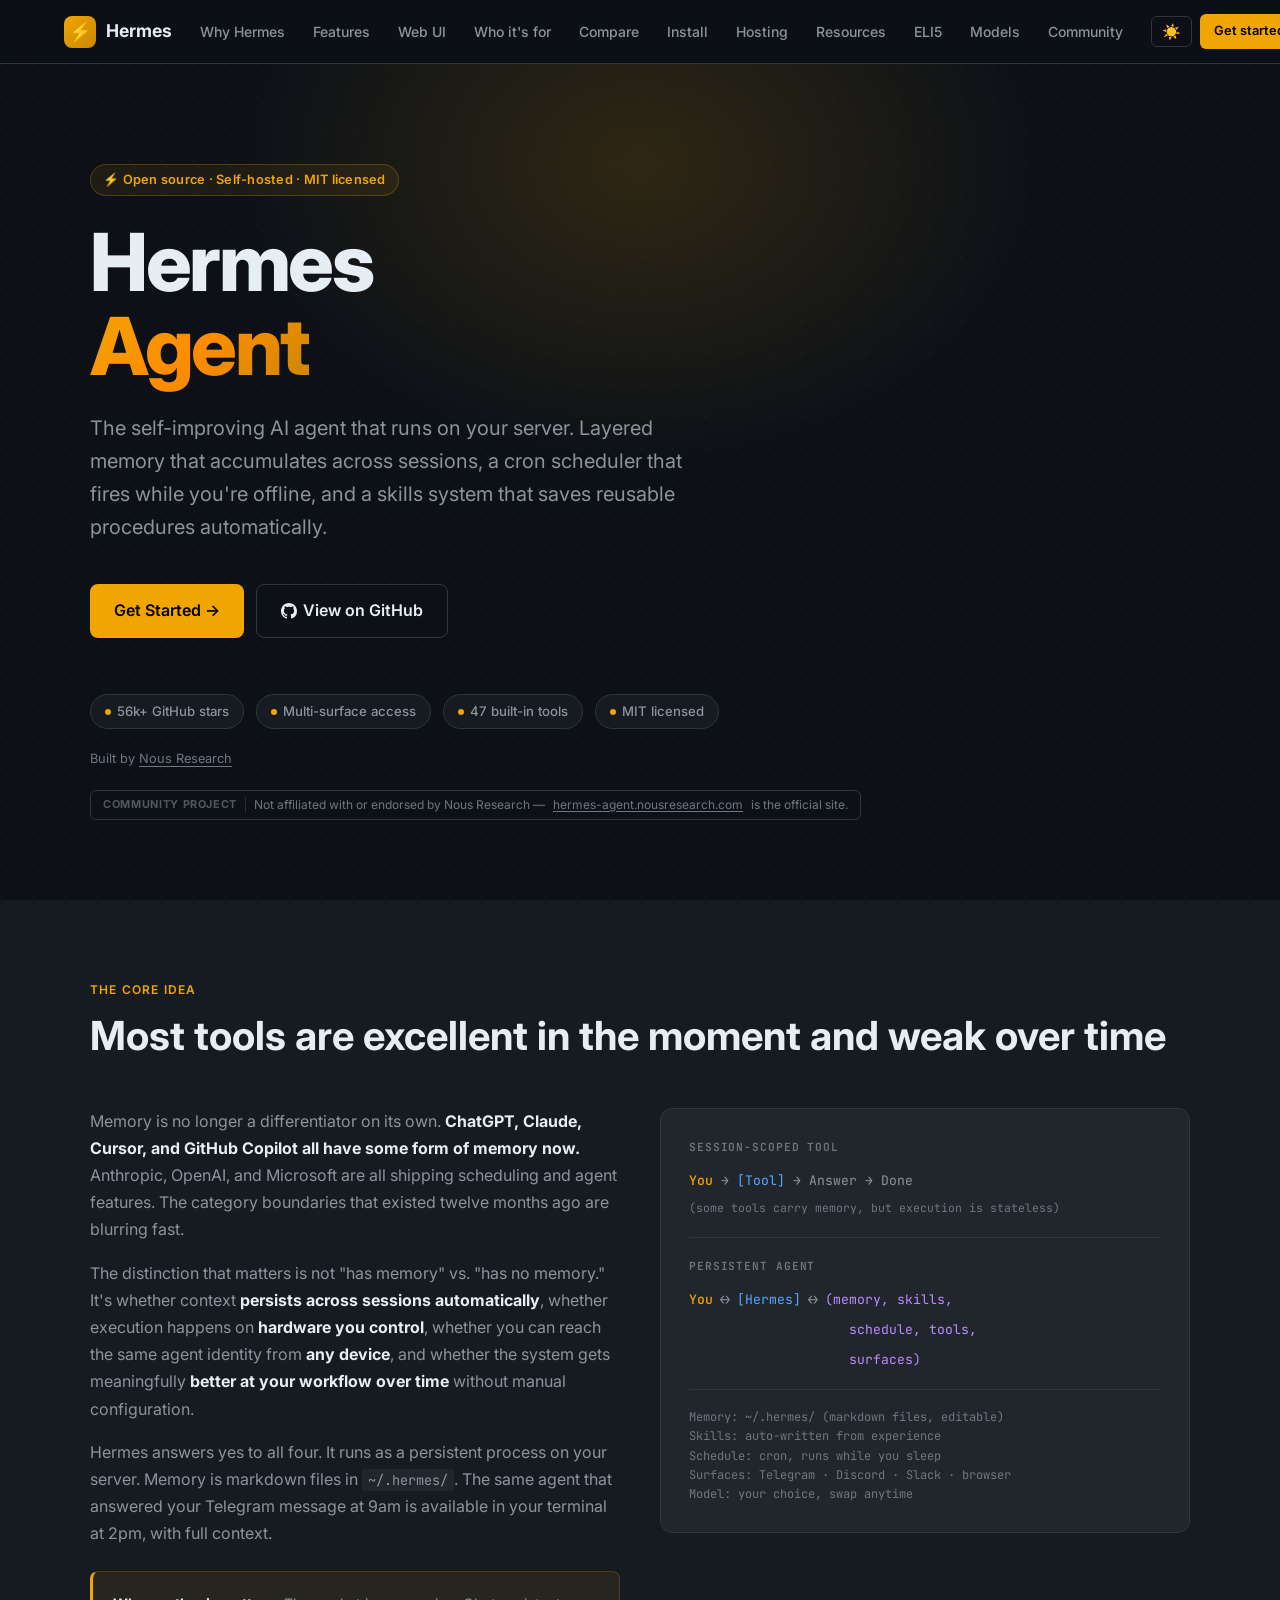
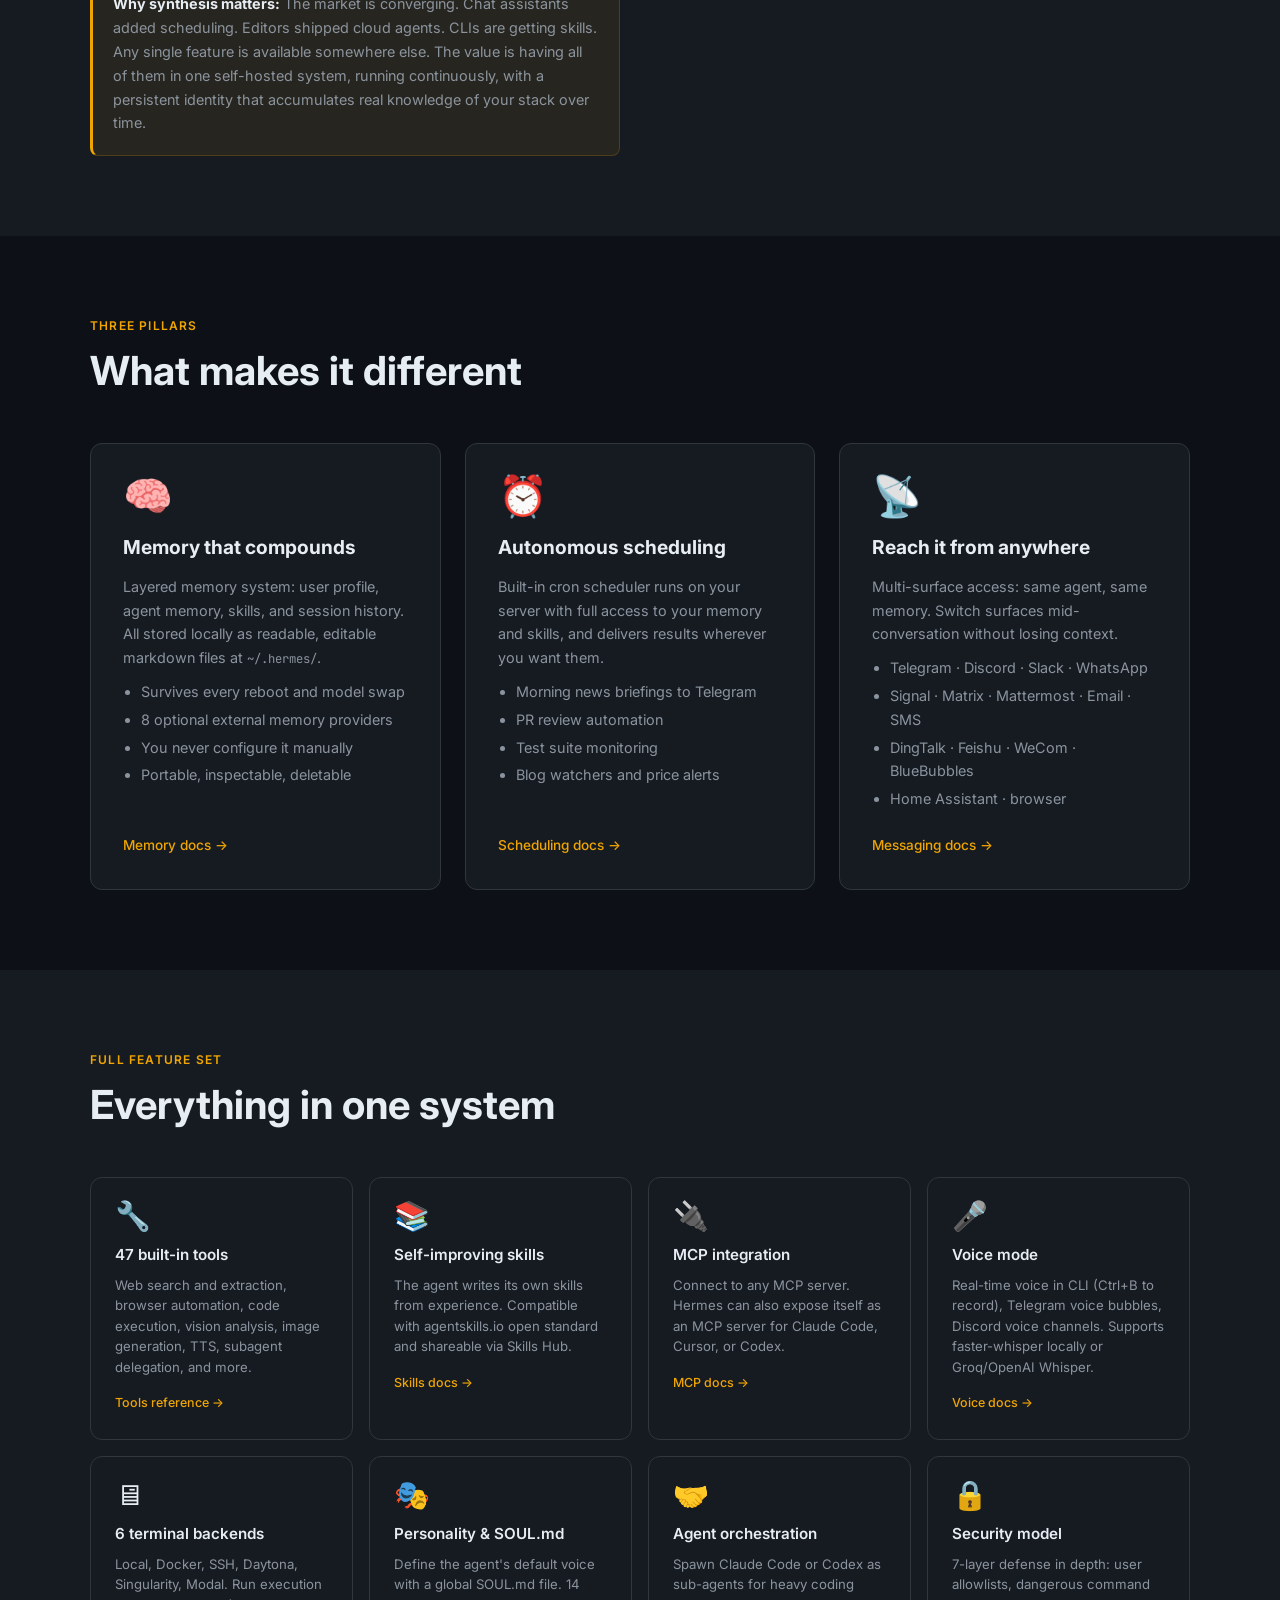
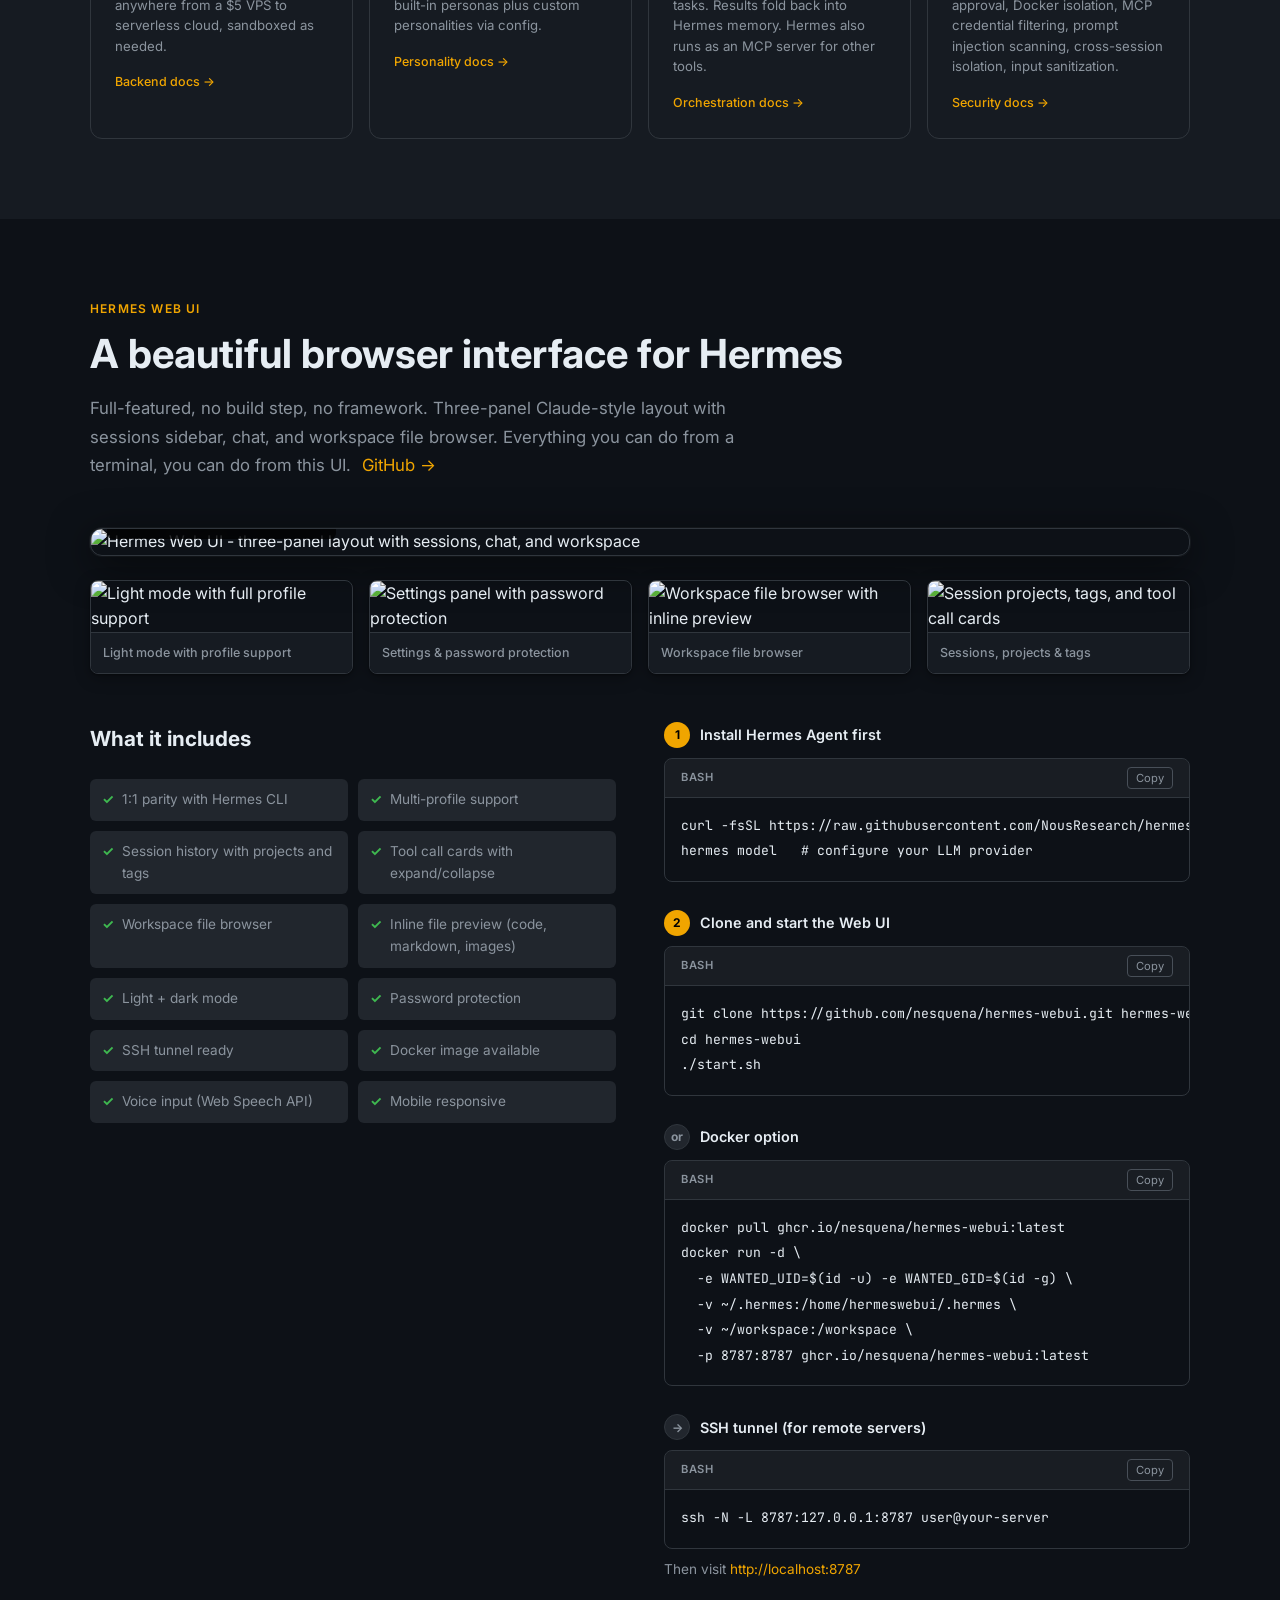
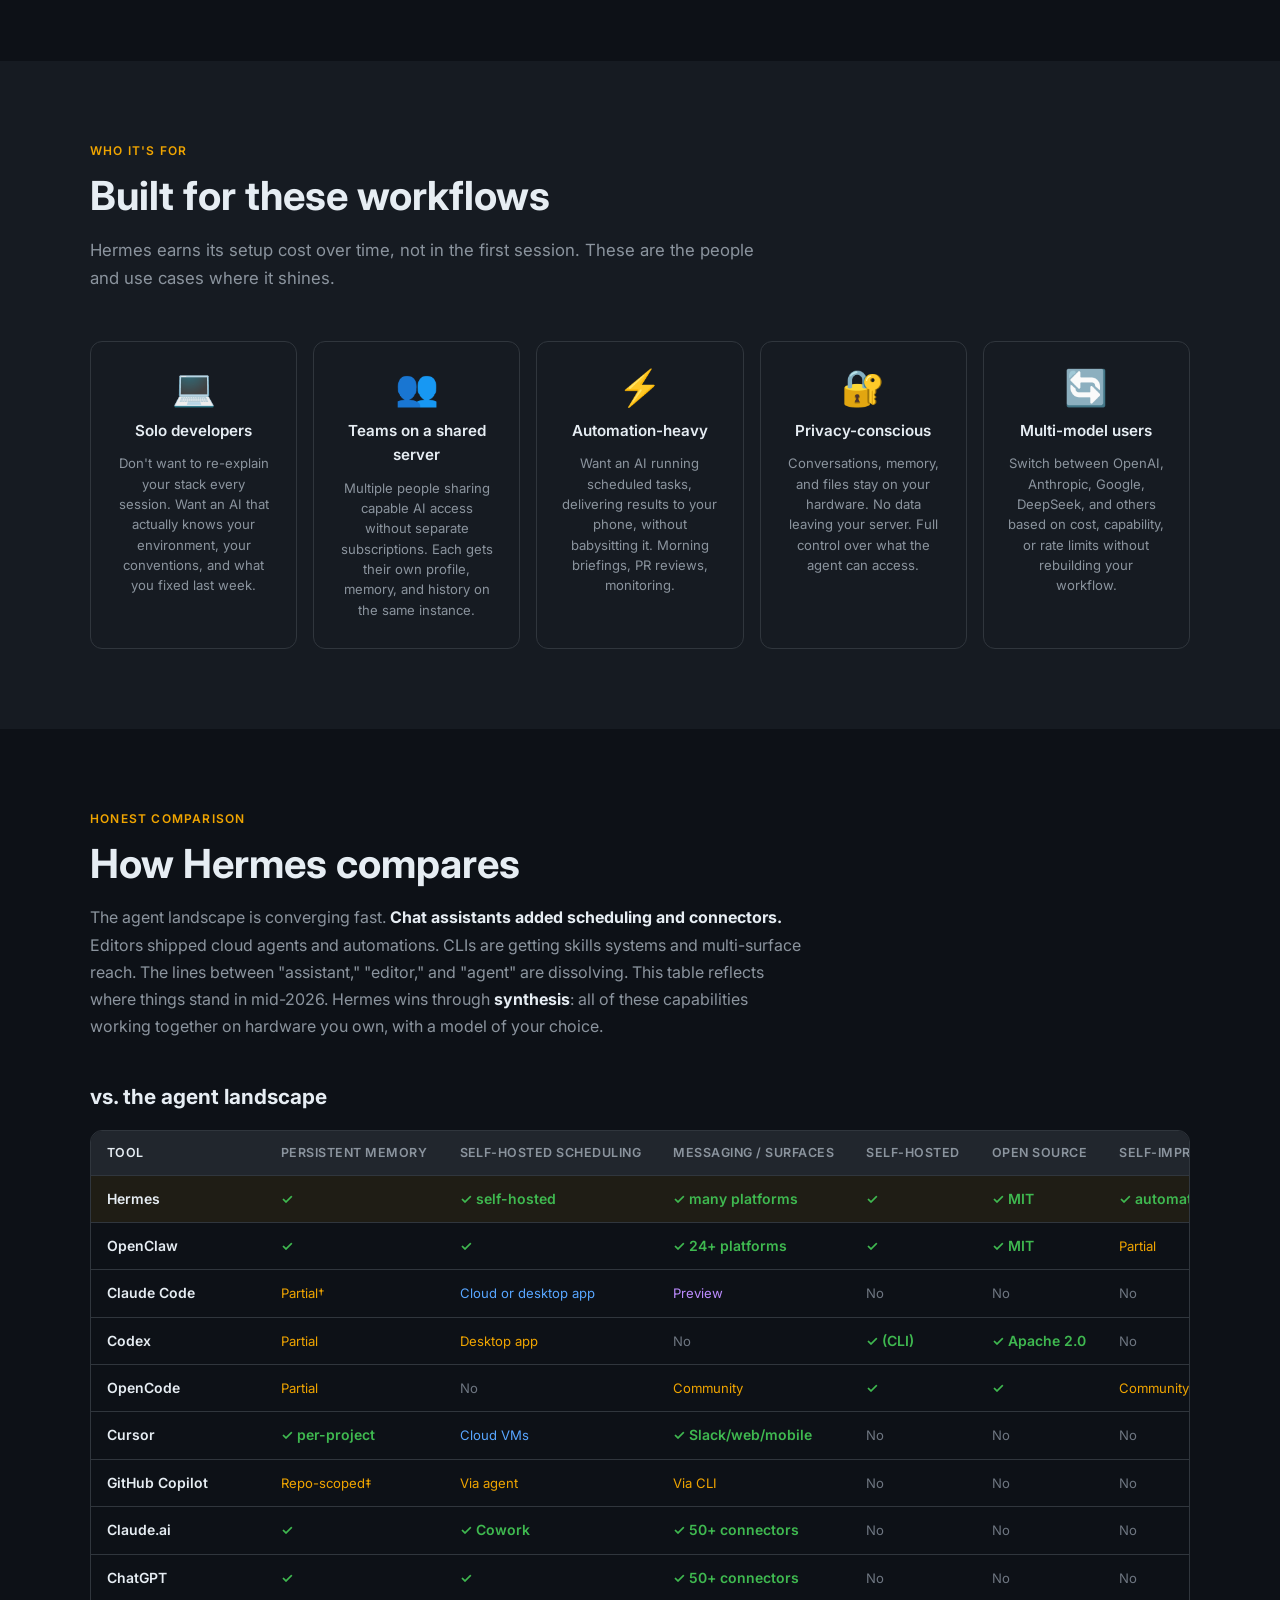
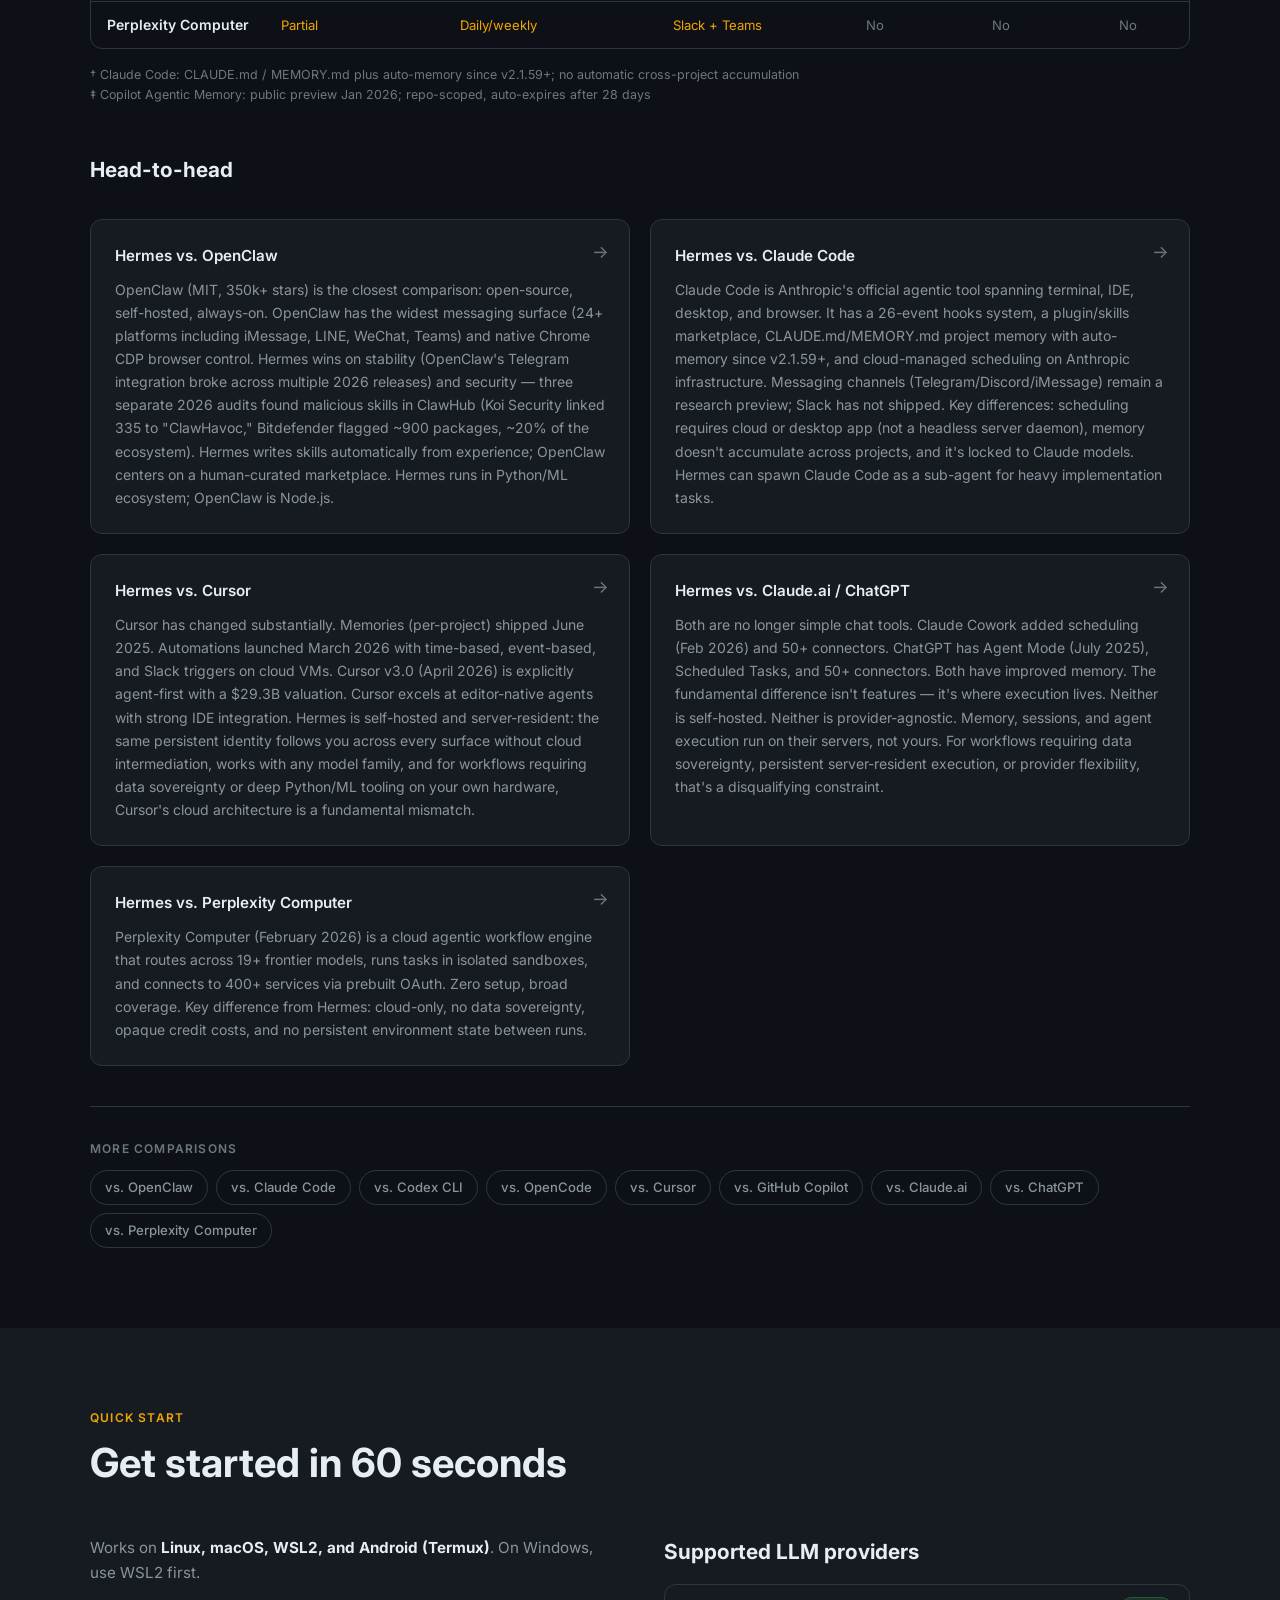
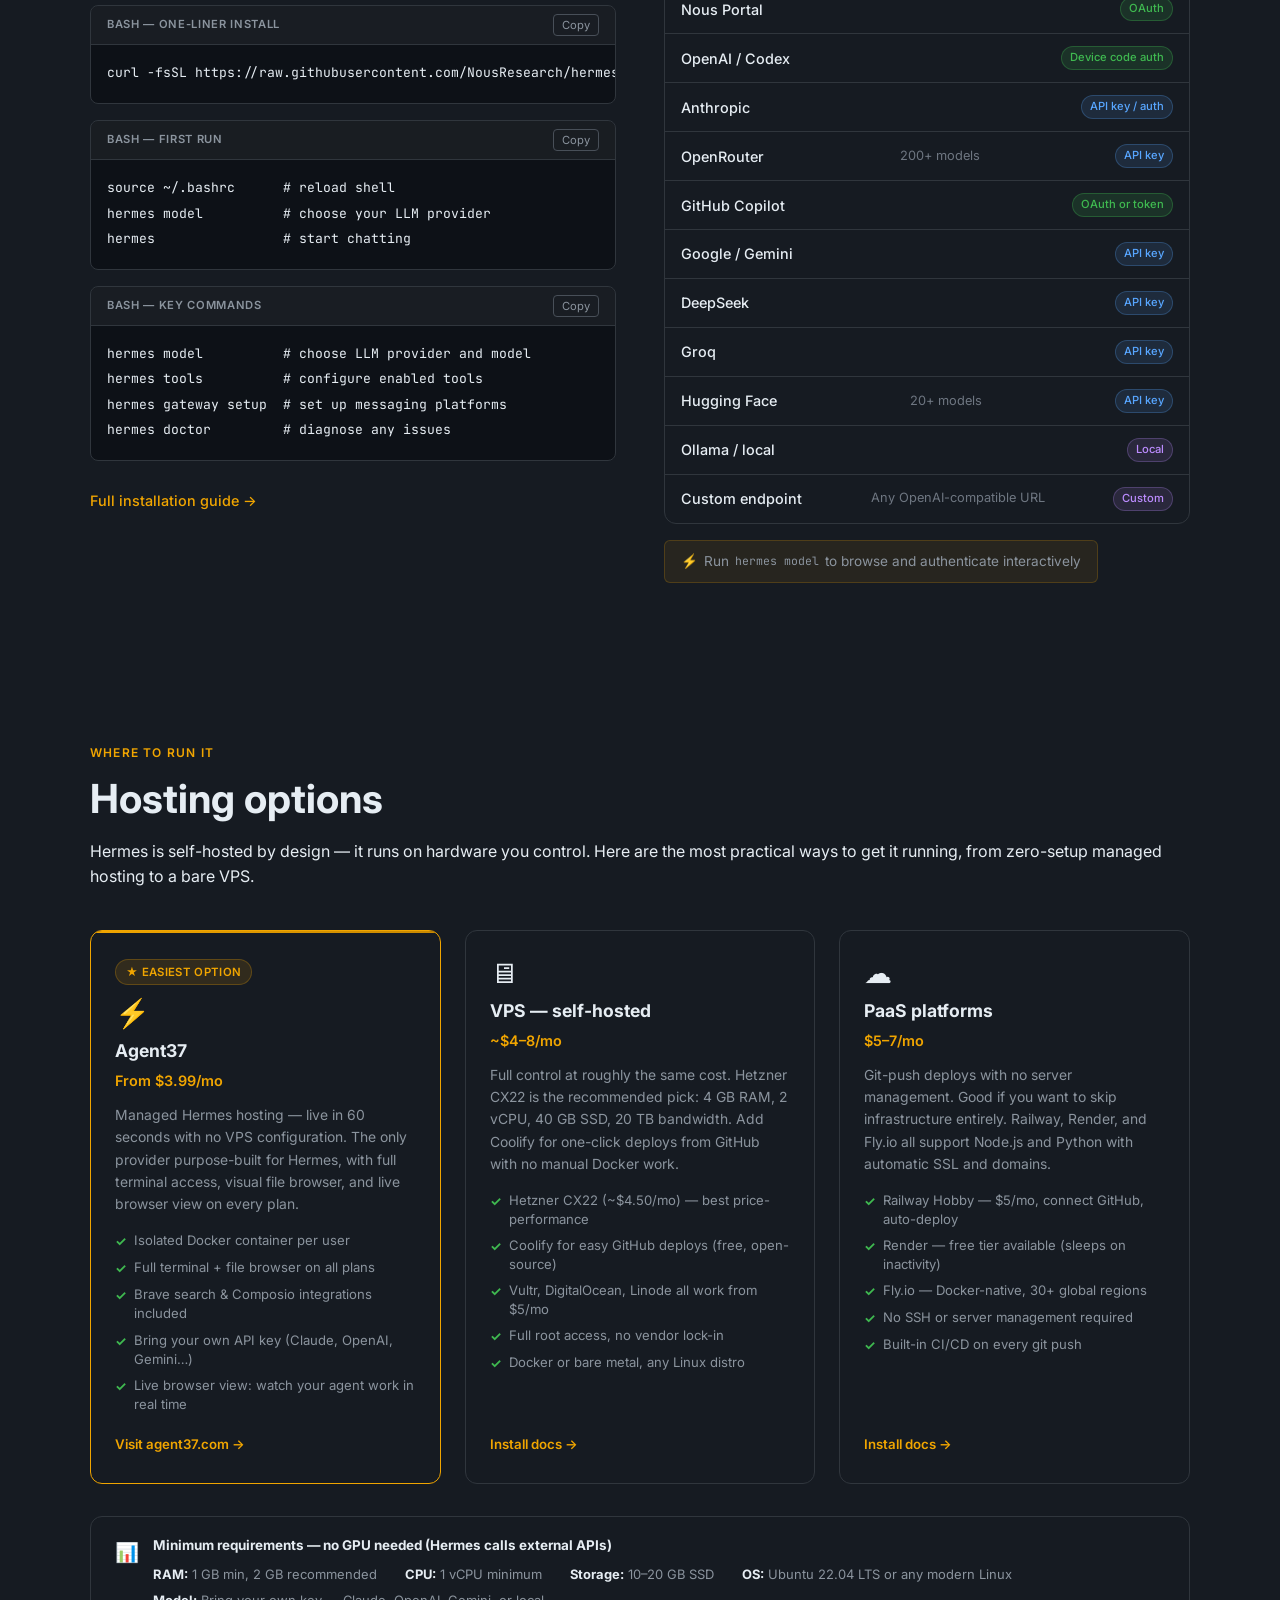
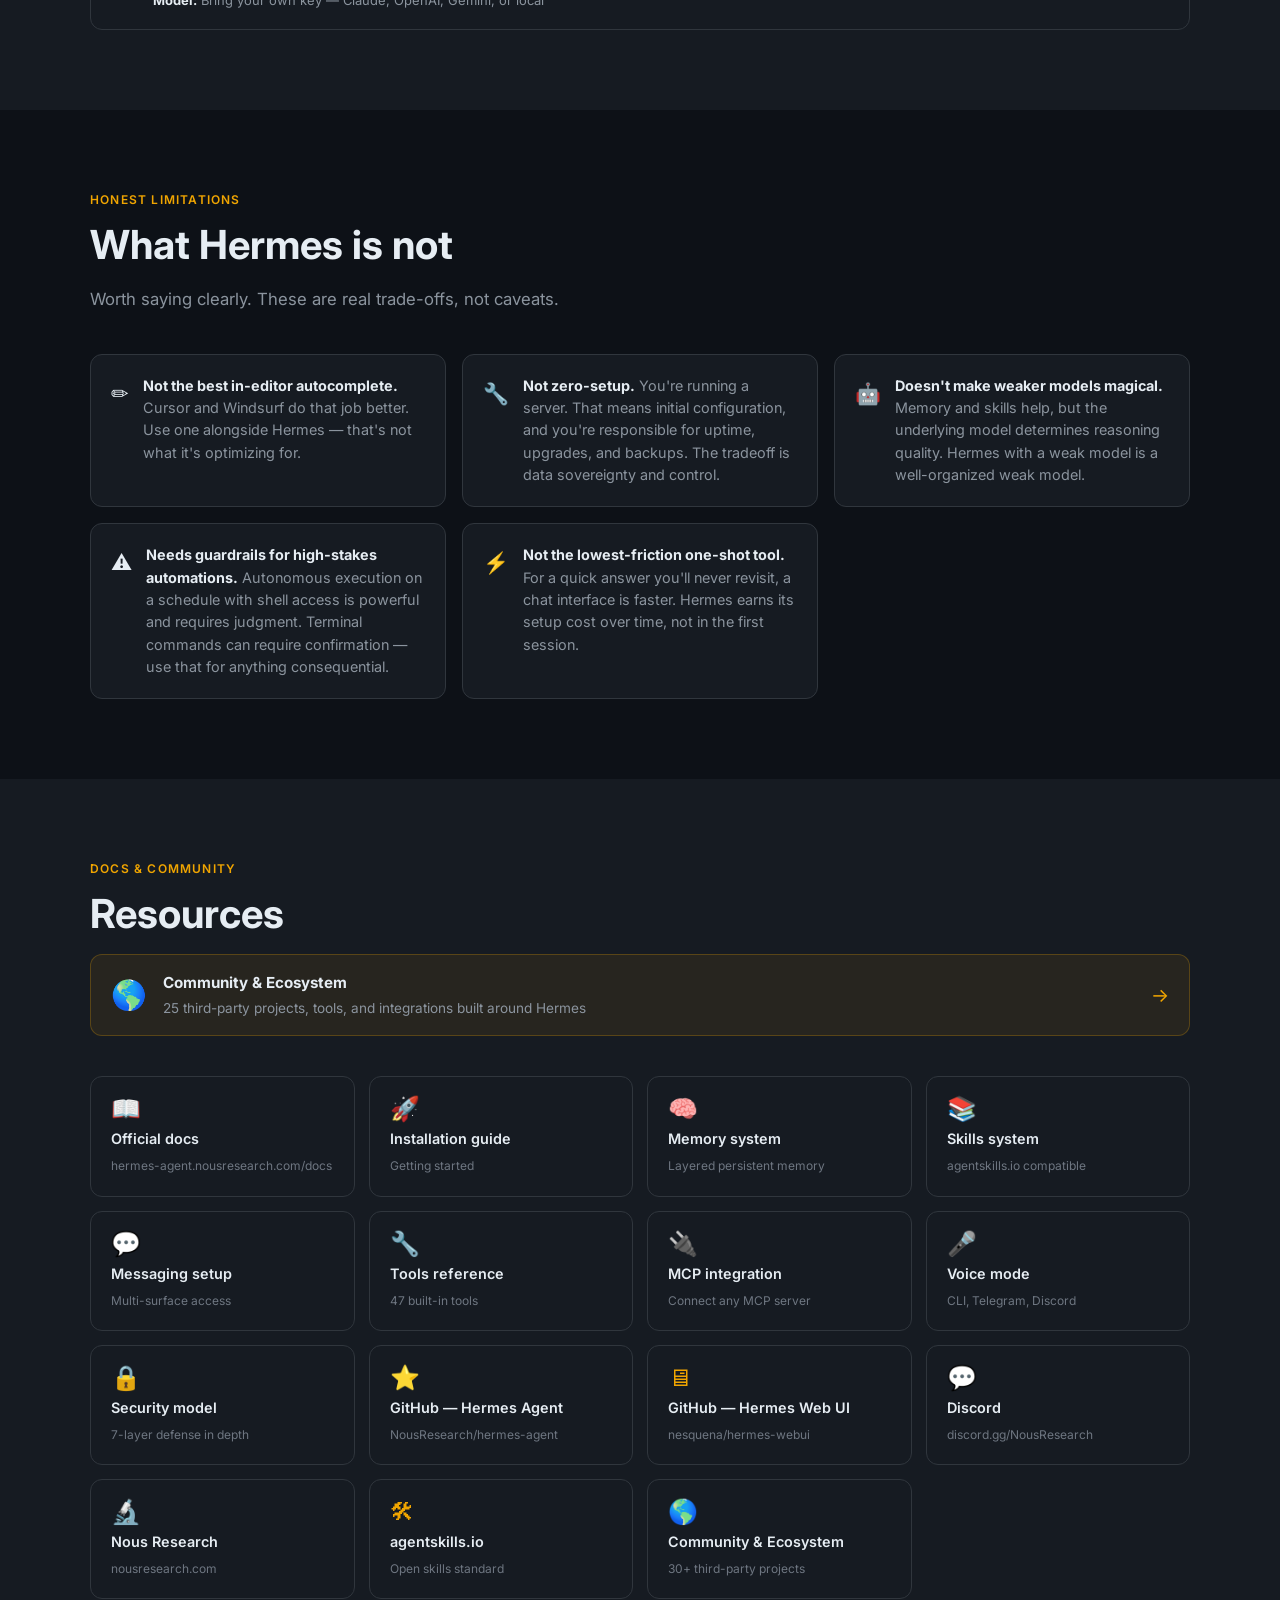
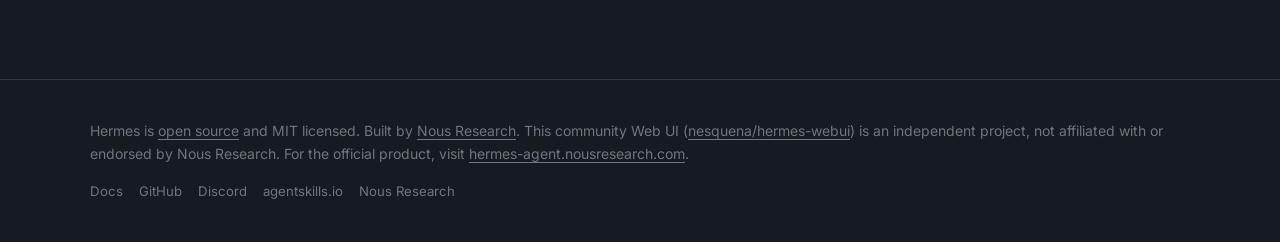
==== commit 0096b011: "docs: restyle community disclaimer — move to hero footer, pill format" ====
--- a/index.html
+++ b/index.html
@@ -1,11 +1,21 @@
 <!DOCTYPE html>
 <html lang="en" data-theme="dark">
 <head>
+  <script>
+    // Canonical URL: strip trailing index.html so links always show the clean path
+    (function(){
+      var p = window.location.pathname;
+      if (p.endsWith('/index.html')) {
+        var clean = p.slice(0, p.length - 'index.html'.length);
+        window.history.replaceState(null, '', clean + window.location.search + window.location.hash);
+      }
+    })();
+  </script>
   <meta charset="UTF-8" />
   <meta name="viewport" content="width=device-width, initial-scale=1.0" />
-  <title>Hermes — The self-improving AI agent</title>
+  <title>Hermes — Community Web UI</title>
   <meta name="description" content="Persistent memory, autonomous scheduling, and multi-surface access — all on hardware you control. Open source, self-hosted AI agent." />
-  <meta property="og:title" content="Hermes — The self-improving AI agent" />
+  <meta property="og:title" content="Hermes — Community Web UI (unofficial)" />
   <meta property="og:description" content="Persistent memory, autonomous scheduling, and multi-surface access — all on hardware you control." />
   <meta property="og:type" content="website" />
   <meta property="og:url" content="https://nesquena.github.io/hermes-webui/" />
@@ -426,6 +436,32 @@
     }
     .hero-credit a { color: var(--text-muted); text-decoration: underline; text-underline-offset: 3px; }
     .hero-credit a:hover { color: var(--text-secondary); }
+    .hero-community-note {
+      display: inline-flex;
+      align-items: center;
+      gap: 8px;
+      margin-top: 20px;
+      padding: 6px 12px;
+      border-radius: 6px;
+      border: 1px solid var(--border);
+      background: transparent;
+      font-size: 0.75rem;
+      color: var(--text-muted);
+      line-height: 1.4;
+    }
+    .hero-community-note-label {
+      font-size: 0.68rem;
+      font-weight: 700;
+      letter-spacing: 0.06em;
+      text-transform: uppercase;
+      color: var(--text-muted);
+      opacity: 0.7;
+      flex-shrink: 0;
+      padding-right: 8px;
+      border-right: 1px solid var(--border);
+    }
+    .hero-community-note a { color: var(--text-muted); text-decoration: underline; text-underline-offset: 2px; }
+    .hero-community-note a:hover { color: var(--text-secondary); }
 
     /* ===== WHY HERMES ===== */
     .why-grid {
@@ -664,8 +700,6 @@
       margin-top: 48px;
     }
     .webui-layout > * { min-width: 0; }
-    .webui-layout > * { min-width: 0; }
-    .webui-layout > * { min-width: 0; }
     .webui-features {
       display: grid;
       grid-template-columns: 1fr 1fr;
@@ -804,12 +838,6 @@
     }
 
     /* ===== COMPARISON ===== */
-    .compare-more { margin-top: 40px; padding-top: 32px; border-top: 1px solid var(--border); }
-    .compare-more-label { font-size: 0.75rem; font-weight: 600; letter-spacing: 0.1em; text-transform: uppercase; color: var(--text-muted); margin-bottom: 12px; }
-    .compare-more-links { display: flex; flex-wrap: wrap; gap: 8px; }
-    .compare-pill { display: inline-block; padding: 6px 14px; border: 1px solid var(--border); border-radius: 100px; font-size: 0.82rem; font-weight: 500; color: var(--text-secondary); transition: border-color 0.15s, color 0.15s, background 0.15s; }
-    .compare-pill:hover { border-color: var(--accent); color: var(--accent); background: var(--accent-subtle); }
-    
     .compare-more {
       margin-top: 40px;
       padding-top: 32px;
@@ -938,8 +966,6 @@
       gap: 48px;
       margin-top: 48px;
     }
-    .install-layout > * { min-width: 0; }
-    .install-layout > * { min-width: 0; }
     .install-layout > * { min-width: 0; }
     .providers-table-wrap {
       border: 1px solid var(--border);
@@ -1133,6 +1159,17 @@
     }
 
     /* ===== RESPONSIVE ===== */
+    /* ===== COMMUNITY BANNER ===== */
+    .community-banner{display:flex;align-items:center;gap:16px;background:var(--accent-subtle);border:1px solid rgba(240,165,0,0.25);border-radius:var(--radius-lg);padding:16px 20px;margin-bottom:36px;text-decoration:none;color:inherit;transition:border-color 0.15s,background 0.15s}
+    [data-theme="light"] .community-banner{border-color:rgba(192,120,0,0.2)}
+    .community-banner:hover{border-color:var(--accent);background:var(--accent-glow);color:inherit}
+    .community-banner-icon{font-size:1.8rem;flex-shrink:0;line-height:1}
+    .community-banner-text{flex:1;display:flex;flex-direction:column;gap:2px}
+    .community-banner-text strong{color:var(--text-primary);font-size:0.95rem}
+    .community-banner-text span{color:var(--text-secondary);font-size:0.85rem}
+    .community-banner-arrow{color:var(--accent);font-size:1.2rem;flex-shrink:0;transition:transform 0.15s}
+    .community-banner:hover .community-banner-arrow{transform:translateX(4px)}
+
     @media (max-width: 1024px) {
       .feature-grid { grid-template-columns: repeat(2, 1fr); }
       .resources-grid { grid-template-columns: repeat(3, 1fr); }
@@ -1168,6 +1205,158 @@
       .hero-ctas { flex-direction: column; }
       .btn-primary, .btn-secondary { width: 100%; justify-content: center; }
       .showcase-gallery { grid-template-columns: 1fr; }
+    }
+
+    /* ===== HOSTING SECTION ===== */
+    .hosting-grid {
+      display: grid;
+      grid-template-columns: repeat(3, 1fr);
+      gap: 24px;
+      margin-top: 40px;
+    }
+    .hosting-card {
+      background: var(--bg-card);
+      border: 1px solid var(--border);
+      border-radius: var(--radius-lg);
+      padding: 28px 24px;
+      display: flex;
+      flex-direction: column;
+      text-decoration: none;
+      color: inherit;
+      transition: border-color 0.2s, background 0.2s, transform 0.15s;
+    }
+    .hosting-card:hover {
+      border-color: var(--accent);
+      background: var(--bg-card-hover);
+      transform: translateY(-2px);
+    }
+    .hosting-card.featured {
+      border-color: var(--accent);
+      position: relative;
+      overflow: hidden;
+    }
+    .hosting-card.featured::before {
+      content: '';
+      position: absolute;
+      top: 0; left: 0; right: 0;
+      height: 2px;
+      background: linear-gradient(90deg, var(--accent), var(--accent-dim));
+    }
+    .hosting-card.featured:hover {
+      background: var(--bg-card-hover);
+      transform: translateY(-2px);
+    }
+    .hosting-badge {
+      display: inline-flex;
+      align-items: center;
+      gap: 5px;
+      background: rgba(240, 165, 0, 0.12);
+      color: var(--accent);
+      border: 1px solid rgba(240, 165, 0, 0.25);
+      border-radius: 20px;
+      padding: 3px 10px;
+      font-size: 0.71rem;
+      font-weight: 600;
+      letter-spacing: 0.03em;
+      text-transform: uppercase;
+      margin-bottom: 14px;
+      width: fit-content;
+    }
+    .hosting-card-icon {
+      font-size: 1.75rem;
+      margin-bottom: 10px;
+      line-height: 1;
+    }
+    .hosting-card-title {
+      font-size: 1.1rem;
+      font-weight: 700;
+      color: var(--text-primary);
+      margin: 0 0 4px 0;
+    }
+    .hosting-card-price {
+      font-size: 0.9rem;
+      color: var(--accent);
+      font-weight: 600;
+      margin-bottom: 12px;
+    }
+    .hosting-card-desc {
+      font-size: 0.87rem;
+      color: var(--text-secondary);
+      line-height: 1.6;
+      margin-bottom: 16px;
+    }
+    .hosting-card-features {
+      list-style: none;
+      padding: 0;
+      margin: 0 0 20px 0;
+      display: flex;
+      flex-direction: column;
+      gap: 7px;
+      flex: 1;
+    }
+    .hosting-card-features li {
+      font-size: 0.82rem;
+      color: var(--text-secondary);
+      display: flex;
+      align-items: flex-start;
+      gap: 7px;
+      line-height: 1.45;
+    }
+    .hosting-card-features li::before {
+      content: '✓';
+      color: var(--green);
+      font-weight: 700;
+      flex-shrink: 0;
+      margin-top: 1px;
+    }
+    .hosting-card-cta {
+      display: inline-flex;
+      align-items: center;
+      gap: 5px;
+      font-size: 0.83rem;
+      font-weight: 600;
+      color: var(--accent);
+      text-decoration: none;
+      margin-top: auto;
+    }
+    .hosting-card-cta:hover { text-decoration: underline; }
+    .hosting-specs {
+      margin-top: 32px;
+      padding: 18px 24px;
+      background: var(--bg-secondary);
+      border: 1px solid var(--border);
+      border-radius: var(--radius-lg);
+      display: flex;
+      align-items: flex-start;
+      gap: 14px;
+    }
+    .hosting-specs-icon {
+      font-size: 1.2rem;
+      flex-shrink: 0;
+      margin-top: 2px;
+    }
+    .hosting-specs-body { flex: 1; }
+    .hosting-specs-title {
+      font-size: 0.84rem;
+      font-weight: 700;
+      color: var(--text-primary);
+      margin-bottom: 8px;
+    }
+    .hosting-specs-list {
+      display: flex;
+      flex-wrap: wrap;
+      gap: 5px 28px;
+      list-style: none;
+      padding: 0;
+      margin: 0;
+    }
+    .hosting-specs-list li {
+      font-size: 0.81rem;
+      color: var(--text-secondary);
+    }
+    .hosting-specs-list li strong { color: var(--text-primary); }
+    @media (max-width: 900px) {
+      .hosting-grid { grid-template-columns: 1fr; }
     }
   </style>
 </head>
@@ -1187,7 +1376,11 @@
       <li><a href="#who">Who it's for</a></li>
       <li><a href="#compare">Compare</a></li>
       <li><a href="#install">Install</a></li>
+      <li><a href="#hosting">Hosting</a></li>
       <li><a href="#resources">Resources</a></li>
+      <li><a href="eli5/">ELI5</a></li>
+      <li><a href="models/">Models</a></li>
+      <li><a href="community/">Community</a></li>
     </ul>
     <div class="nav-actions">
       <button class="btn-theme" id="theme-toggle" aria-label="Toggle theme" title="Toggle light/dark mode">🌙</button>
@@ -1207,7 +1400,11 @@
   <a href="#who" onclick="closeMobileMenu()">Who it's for</a>
   <a href="#compare" onclick="closeMobileMenu()">Compare</a>
   <a href="#install" onclick="closeMobileMenu()">Install</a>
+  <a href="#hosting" onclick="closeMobileMenu()">Hosting</a>
   <a href="#resources" onclick="closeMobileMenu()">Resources</a>
+  <a href="eli5/" onclick="closeMobileMenu()">&#129300; ELI5</a>
+  <a href="models/" onclick="closeMobileMenu()">&#129302; Models</a>
+  <a href="community/" onclick="closeMobileMenu()" style="color:var(--accent)">&#127758; Community</a>
   <a href="https://hermes-agent.nousresearch.com/docs/getting-started/installation" target="_blank" rel="noopener" style="color: var(--accent); margin-top: 4px;">Get started &#8594;</a>
 </div>
 
@@ -1246,6 +1443,10 @@
         <span class="stat-badge"><span class="dot"></span>MIT licensed</span>
       </div>
       <p class="hero-credit">Built by <a href="https://nousresearch.com" target="_blank" rel="noopener">Nous Research</a></p>
+      <div class="hero-community-note">
+        <span class="hero-community-note-label">Community project</span>
+        Not affiliated with or endorsed by Nous Research &mdash; <a href="https://hermes-agent.nousresearch.com" target="_blank" rel="noopener">hermes-agent.nousresearch.com</a> is the official site.
+      </div>
     </div>
   </section>
 
@@ -1300,8 +1501,6 @@
           </div>
         </div>
       </div>
-
-        </div>
     </div>
   </section>
 
@@ -1601,16 +1800,8 @@
           <div class="persona-body">Switch between OpenAI, Anthropic, Google, DeepSeek, and others based on cost, capability, or rate limits without rebuilding your workflow.</div>
         </div>
 
-        <div class="comparison-card" onclick="location.href='compare/perplexity-computer.html'" role="link" tabindex="0" style="cursor:pointer">
-          <div class="card-arrow">→</div>
-          <h4>Hermes vs. Perplexity Computer</h4>
-          <p>
-            Perplexity Computer (February 2026) is a cloud agentic workflow engine that routes across 19+ frontier models, runs tasks in isolated sandboxes, and connects to 400+ services via prebuilt OAuth. Zero setup, broad coverage. Key difference from Hermes: cloud-only, no data sovereignty, opaque credit costs, and no persistent environment state between runs.
-          </p>
-        </div>
 
       </div>
-
     </div>
   </section>
 
@@ -1782,6 +1973,14 @@
           </p>
         </div>
 
+        <div class="comparison-card" onclick="location.href='compare/perplexity-computer.html'" role="link" tabindex="0" aria-label="Compare Hermes vs. Perplexity Computer" style="cursor:pointer">
+          <div class="card-arrow">&rarr;</div>
+          <h4>Hermes vs. Perplexity Computer</h4>
+          <p>
+            Perplexity Computer (February 2026) is a cloud agentic workflow engine that routes across 19+ frontier models, runs tasks in isolated sandboxes, and connects to 400+ services via prebuilt OAuth. Zero setup, broad coverage. Key difference from Hermes: cloud-only, no data sovereignty, opaque credit costs, and no persistent environment state between runs.
+          </p>
+        </div>
+
       </div>
 
       <div class="compare-more">
@@ -1907,6 +2106,85 @@
     </div>
   </section>
 
+
+  <!-- ===== SECTION 9b: HOSTING ===== -->
+  <section id="hosting" class="section section-alt">
+    <div class="container">
+      <p class="section-label">Where to run it</p>
+      <h2 class="section-title">Hosting options</h2>
+      <p class="section-sub">Hermes is self-hosted by design &#8212; it runs on hardware you control. Here are the most practical ways to get it running, from zero-setup managed hosting to a bare VPS.</p>
+
+      <div class="hosting-grid">
+
+        <!-- Agent37: featured — genuinely cheapest + easiest purpose-built option -->
+        <a class="hosting-card featured" href="https://agent37.com" target="_blank" rel="noopener">
+          <div class="hosting-badge">&#9733; Easiest option</div>
+          <div class="hosting-card-icon">&#9889;</div>
+          <div class="hosting-card-title">Agent37</div>
+          <div class="hosting-card-price">From $3.99/mo</div>
+          <p class="hosting-card-desc">Managed Hermes hosting &#8212; live in 60 seconds with no VPS configuration. The only provider purpose-built for Hermes, with full terminal access, visual file browser, and live browser view on every plan.</p>
+          <ul class="hosting-card-features">
+            <li>Isolated Docker container per user</li>
+            <li>Full terminal + file browser on all plans</li>
+            <li>Brave search &amp; Composio integrations included</li>
+            <li>Bring your own API key (Claude, OpenAI, Gemini&#8230;)</li>
+            <li>Live browser view: watch your agent work in real time</li>
+          </ul>
+          <span class="hosting-card-cta">Visit agent37.com &#8594;</span>
+        </a>
+
+        <!-- VPS self-hosted -->
+        <div class="hosting-card">
+          <div class="hosting-card-icon">&#128421;</div>
+          <div class="hosting-card-title">VPS &#8212; self-hosted</div>
+          <div class="hosting-card-price">~$4&#8211;8/mo</div>
+          <p class="hosting-card-desc">Full control at roughly the same cost. Hetzner CX22 is the recommended pick: 4 GB RAM, 2 vCPU, 40 GB SSD, 20 TB bandwidth. Add Coolify for one-click deploys from GitHub with no manual Docker work.</p>
+          <ul class="hosting-card-features">
+            <li>Hetzner CX22 (~$4.50/mo) &#8212; best price-performance</li>
+            <li>Coolify for easy GitHub deploys (free, open-source)</li>
+            <li>Vultr, DigitalOcean, Linode all work from $5/mo</li>
+            <li>Full root access, no vendor lock-in</li>
+            <li>Docker or bare metal, any Linux distro</li>
+          </ul>
+          <a class="hosting-card-cta" href="https://hermes-agent.nousresearch.com/docs/getting-started/installation" target="_blank" rel="noopener">Install docs &#8594;</a>
+        </div>
+
+        <!-- PaaS -->
+        <div class="hosting-card">
+          <div class="hosting-card-icon">&#9729;</div>
+          <div class="hosting-card-title">PaaS platforms</div>
+          <div class="hosting-card-price">$5&#8211;7/mo</div>
+          <p class="hosting-card-desc">Git-push deploys with no server management. Good if you want to skip infrastructure entirely. Railway, Render, and Fly.io all support Node.js and Python with automatic SSL and domains.</p>
+          <ul class="hosting-card-features">
+            <li>Railway Hobby &#8212; $5/mo, connect GitHub, auto-deploy</li>
+            <li>Render &#8212; free tier available (sleeps on inactivity)</li>
+            <li>Fly.io &#8212; Docker-native, 30+ global regions</li>
+            <li>No SSH or server management required</li>
+            <li>Built-in CI/CD on every git push</li>
+          </ul>
+          <a class="hosting-card-cta" href="https://hermes-agent.nousresearch.com/docs/getting-started/installation" target="_blank" rel="noopener">Install docs &#8594;</a>
+        </div>
+
+      </div>
+
+      <!-- Minimum specs bar -->
+      <div class="hosting-specs">
+        <div class="hosting-specs-icon">&#128202;</div>
+        <div class="hosting-specs-body">
+          <div class="hosting-specs-title">Minimum requirements &#8212; no GPU needed (Hermes calls external APIs)</div>
+          <ul class="hosting-specs-list">
+            <li><strong>RAM:</strong> 1 GB min, 2 GB recommended</li>
+            <li><strong>CPU:</strong> 1 vCPU minimum</li>
+            <li><strong>Storage:</strong> 10&#8211;20 GB SSD</li>
+            <li><strong>OS:</strong> Ubuntu 22.04 LTS or any modern Linux</li>
+            <li><strong>Model:</strong> Bring your own key &#8212; Claude, OpenAI, Gemini, or local</li>
+          </ul>
+        </div>
+      </div>
+
+    </div>
+  </section>
+
   <!-- ===== SECTION 9: WHAT HERMES IS NOT ===== -->
   <section id="limits" class="section">
     <div class="container">
@@ -1961,6 +2239,14 @@
     <div class="container">
       <p class="section-label">Docs &amp; community</p>
       <h2 class="section-title">Resources</h2>
+      <a href="community/" class="community-banner">
+        <span class="community-banner-icon">&#127758;</span>
+        <span class="community-banner-text">
+          <strong>Community &amp; Ecosystem</strong>
+          <span>25 third-party projects, tools, and integrations built around Hermes</span>
+        </span>
+        <span class="community-banner-arrow">&#8594;</span>
+      </a>
       <div class="resources-grid">
 
         <a href="https://hermes-agent.nousresearch.com/docs/" target="_blank" rel="noopener" class="resource-card">
@@ -2045,6 +2331,12 @@
           <div class="resource-icon">&#128736;</div>
           <div class="resource-title">agentskills.io</div>
           <div class="resource-url">Open skills standard</div>
+        </a>
+
+        <a href="community/" class="resource-card">
+          <div class="resource-icon">&#127758;</div>
+          <div class="resource-title">Community &amp; Ecosystem</div>
+          <div class="resource-url">30+ third-party projects</div>
         </a>
 
       </div>
@@ -2059,7 +2351,8 @@
     <div class="footer-left">
       Hermes is <a href="https://github.com/NousResearch/hermes-agent" target="_blank" rel="noopener">open source</a> and MIT licensed.
       Built by <a href="https://nousresearch.com" target="_blank" rel="noopener">Nous Research</a>.
-      Web UI by <a href="https://github.com/nesquena/hermes-webui" target="_blank" rel="noopener">nesquena/hermes-webui</a>.
+      This community Web UI (<a href="https://github.com/nesquena/hermes-webui" target="_blank" rel="noopener">nesquena/hermes-webui</a>) is an independent project, not affiliated with or endorsed by Nous Research.
+      For the official product, visit <a href="https://hermes-agent.nousresearch.com" target="_blank" rel="noopener">hermes-agent.nousresearch.com</a>.
     </div>
     <div class="footer-links">
       <a href="https://hermes-agent.nousresearch.com/docs/" target="_blank" rel="noopener">Docs</a>
@@ -2086,6 +2379,7 @@
     html.setAttribute('data-theme', theme);
     localStorage.setItem('theme', theme);
     // Code blocks stay dark in both themes; no hljs switch needed
+    // Icon shows what you'll switch TO: sun in dark mode, moon in light mode
     if (theme === 'light') {
       themeToggle.textContent = '🌙';
     } else {
@@ -2188,14 +2482,30 @@
   // ===== SMOOTH SCROLL =====
   document.querySelectorAll('a[href^="#"]').forEach(function(anchor) {
     anchor.addEventListener('click', function(e) {
-      var target = document.querySelector(this.getAttribute('href'));
+      var hash = this.getAttribute('href');
+      var target = document.querySelector(hash);
       if (target) {
         e.preventDefault();
         var top = target.getBoundingClientRect().top + window.scrollY - 72;
         window.scrollTo({ top: top, behavior: 'smooth' });
+        // Update URL hash so the link is shareable / deep-linkable
+        history.pushState(null, '', hash);
       }
     });
   });
+
+  // ===== DEEP LINK ON PAGE LOAD =====
+  // If the URL already has a hash (e.g. someone shares #webui), scroll there
+  // after a brief delay so the page has rendered and nav height is settled.
+  if (window.location.hash) {
+    setTimeout(function() {
+      var target = document.querySelector(window.location.hash);
+      if (target) {
+        var top = target.getBoundingClientRect().top + window.scrollY - 72;
+        window.scrollTo({ top: top, behavior: 'smooth' });
+      }
+    }, 100);
+  }
 
   // ===== NAV ACTIVE STATE =====
   var sections = document.querySelectorAll('section[id]');
